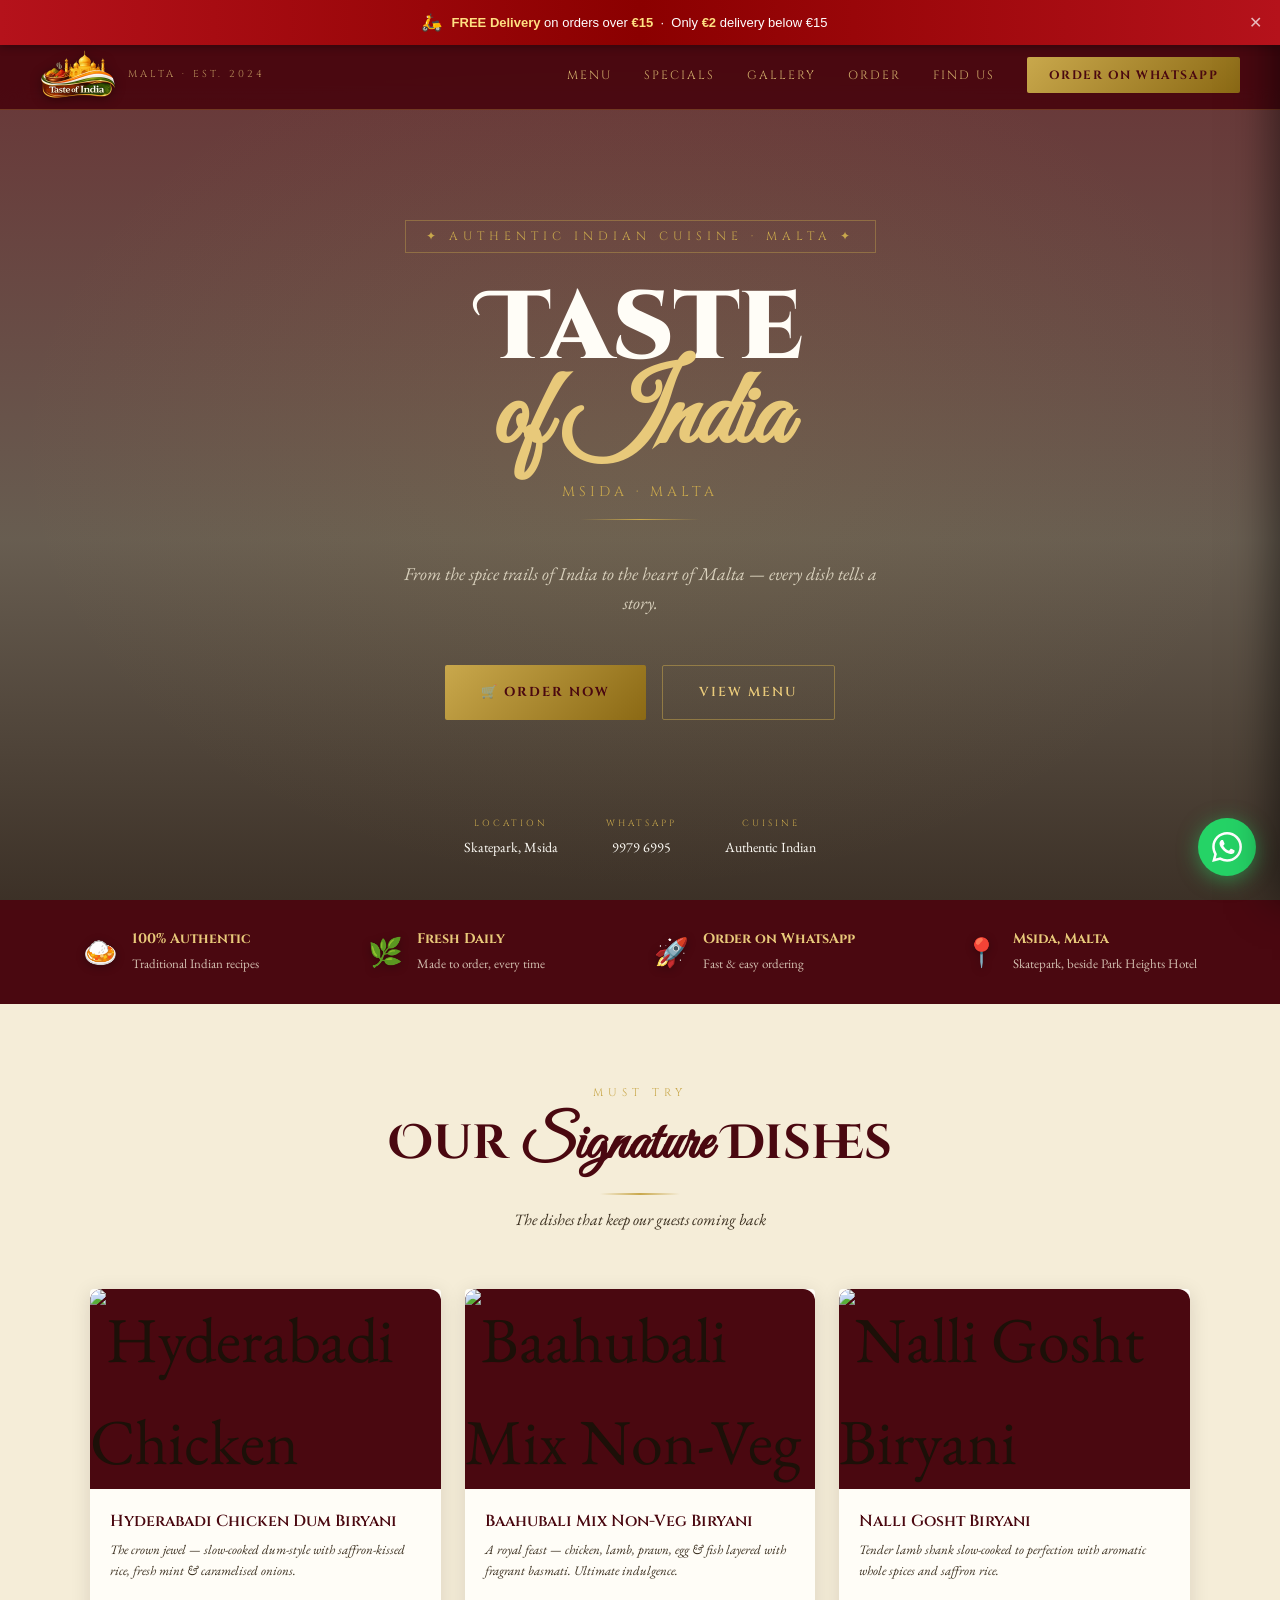
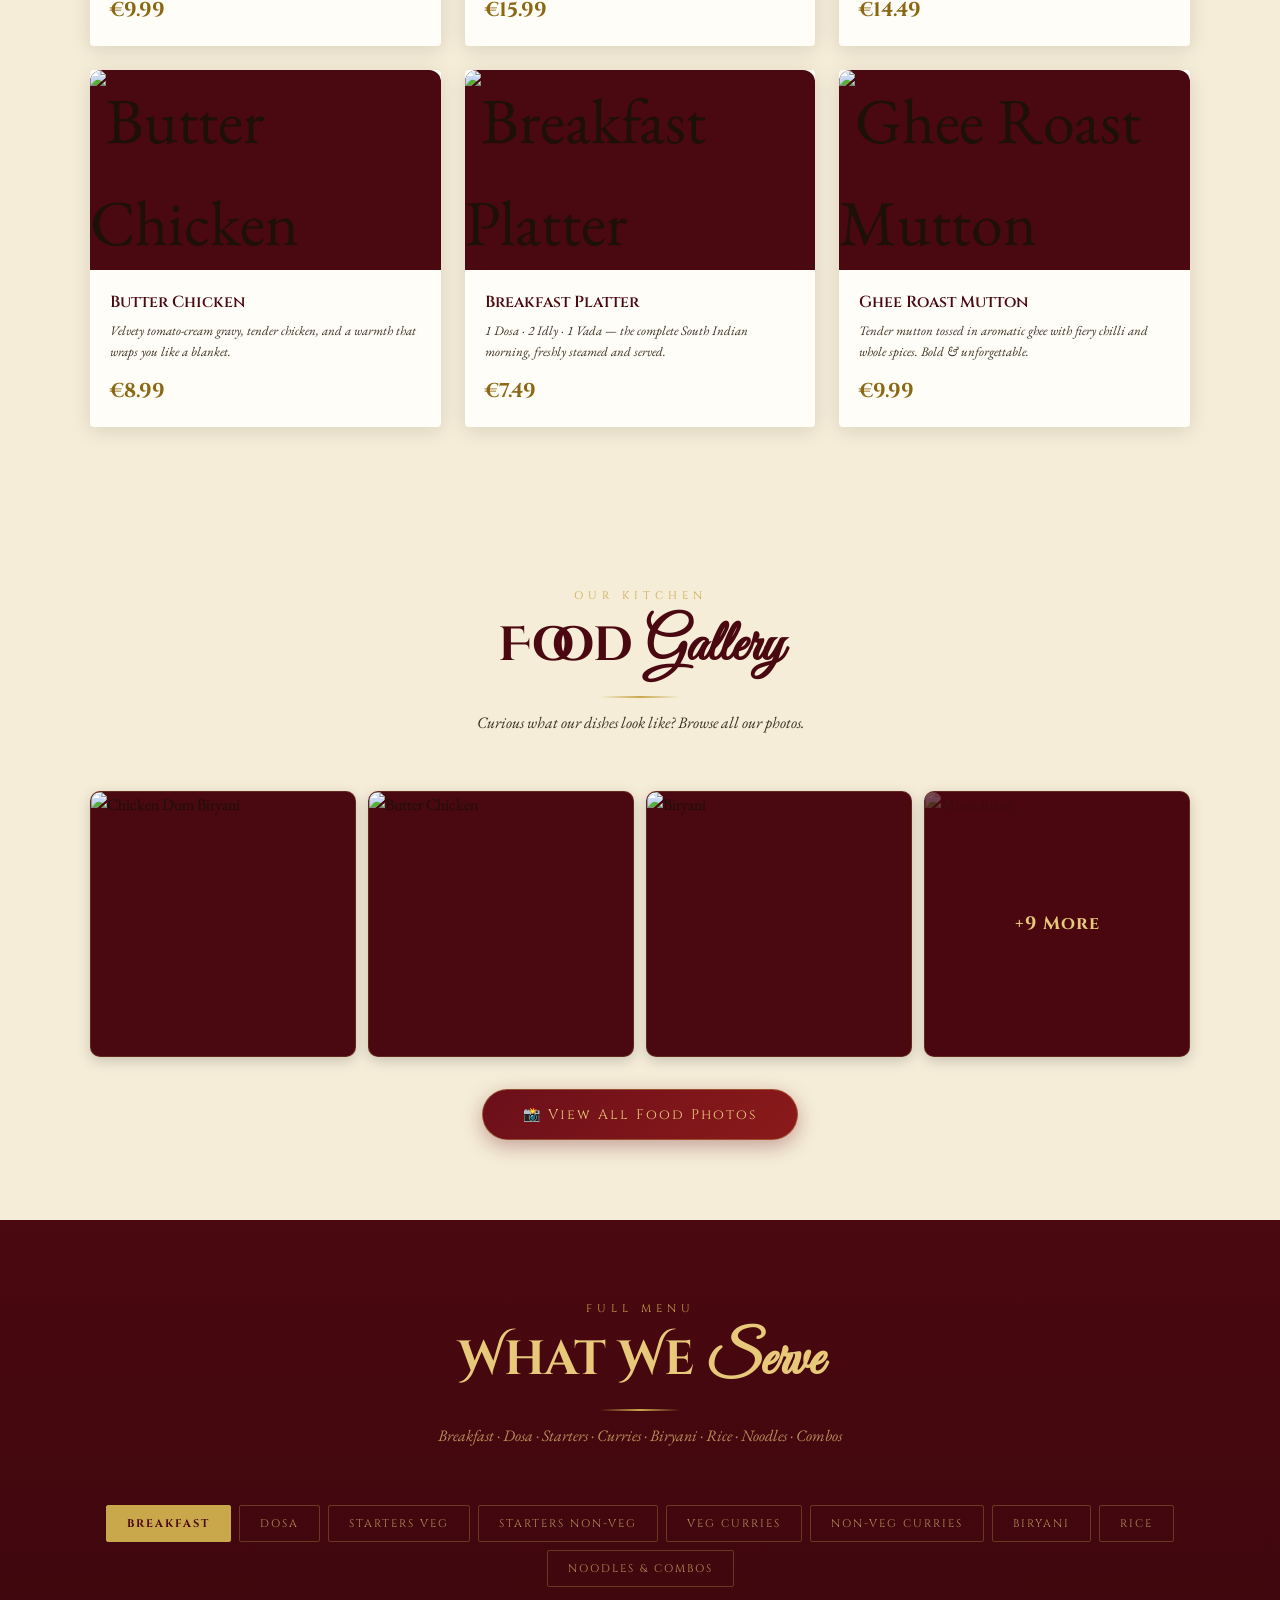
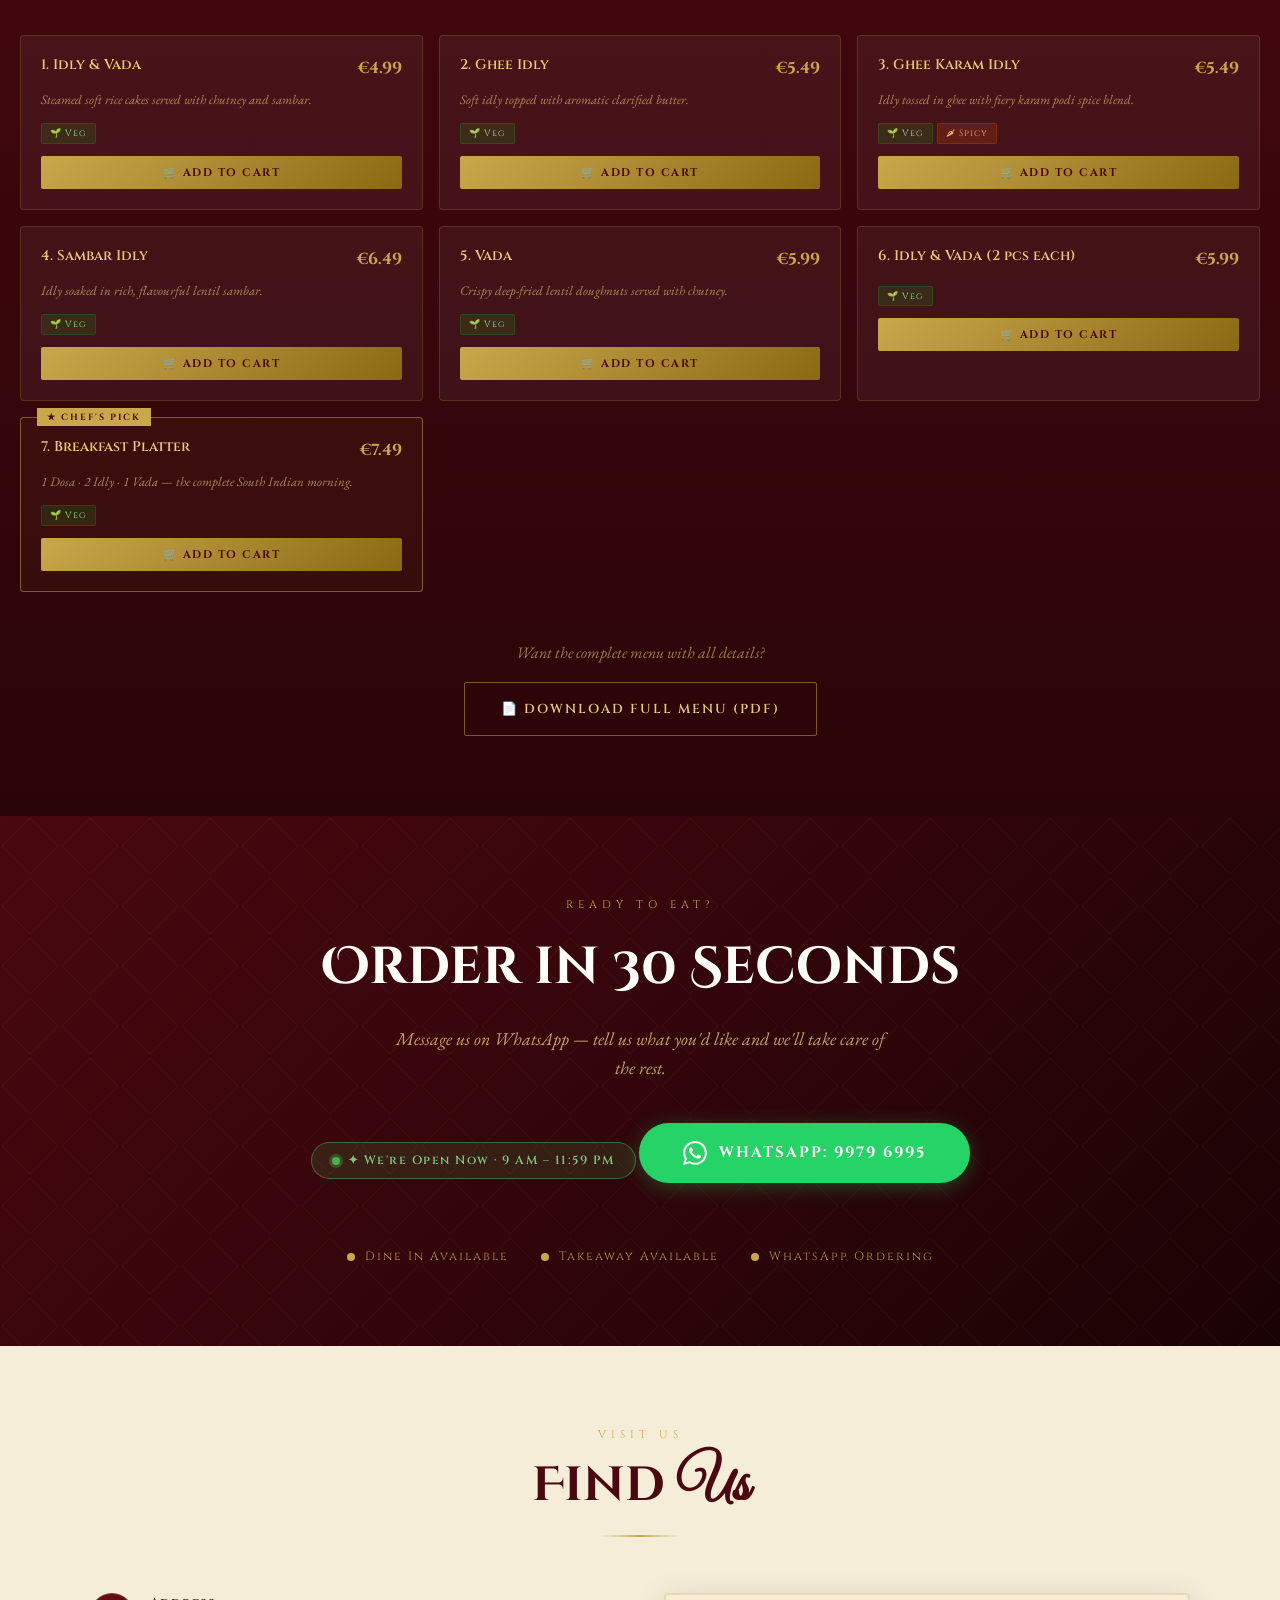
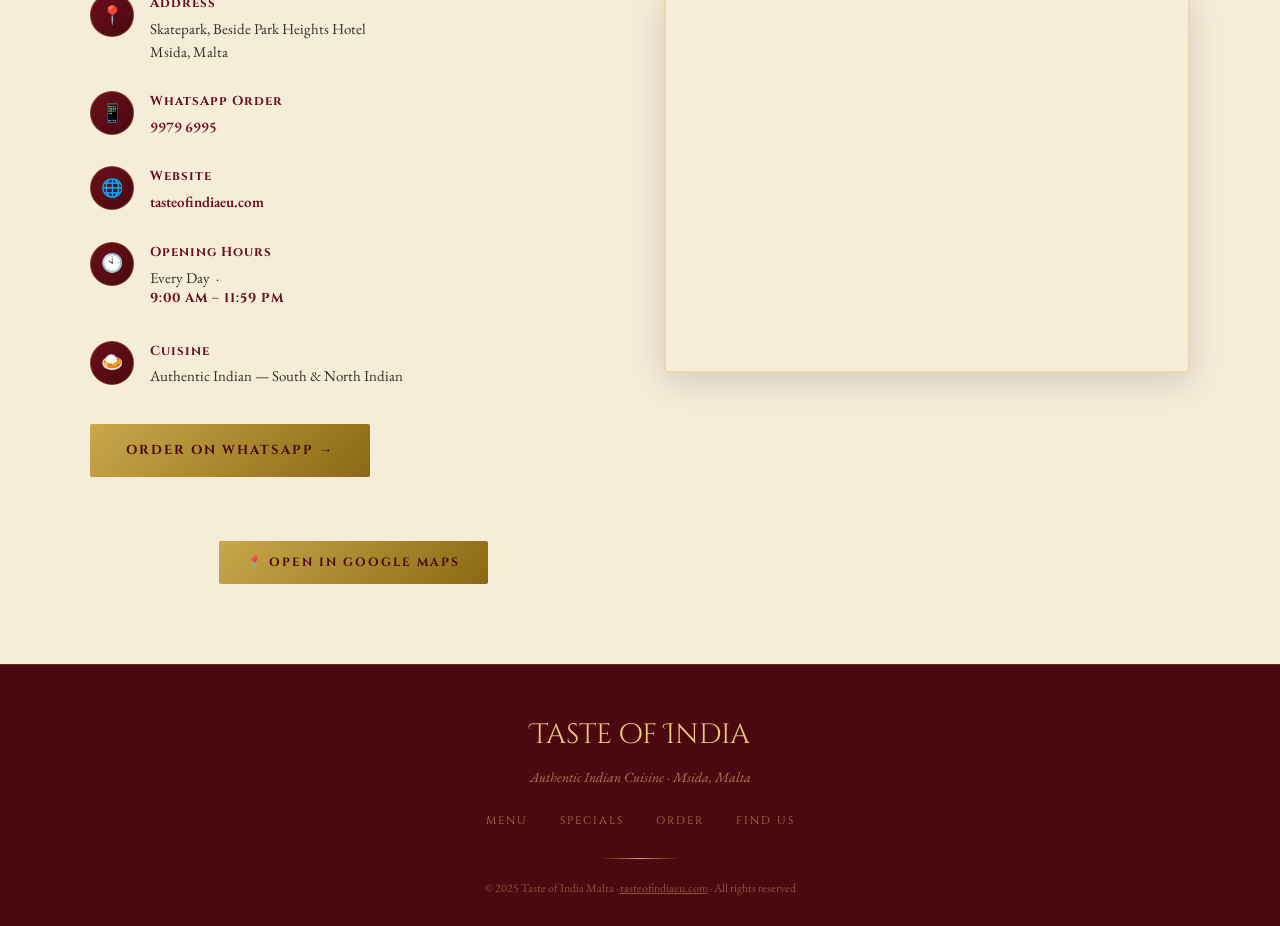
==== Bkpindex.html @ 19d9eb82 "Rename index.html to Bkpindex.html" ====
<!DOCTYPE html>
<html lang="en">
<head>
  <meta charset="UTF-8">
  <meta name="viewport" content="width=device-width, initial-scale=1.0">
  <title>Taste of India — Authentic Indian Restaurant in Malta</title>
  <meta name="description" content="Taste of India — Authentic Indian cuisine in Msida, Malta. Order online via WhatsApp. Biryani, Dosa, Curries, and more.">
  <meta name="keywords" content="Indian restaurant Malta, Indian food Malta, Biryani Malta, Taste of India Malta, Msida restaurant, order Indian food Malta">
  <meta property="og:title" content="Taste of India — Malta">
  <meta property="og:description" content="Authentic Indian cuisine in the heart of Malta. Order now on WhatsApp!">
  <meta property="og:url" content="https://tasteofindiaeu.com">
  <link rel="canonical" href="https://tasteofindiaeu.com">
  <link rel="stylesheet" href="css/style.css">
  <link rel="icon" type="image/png" href="logo.png">
  <style>
    /* ── Offer Banner ── */
    .offer-banner {
      position: fixed;
      top: 0; left: 0; right: 0;
      z-index: 9999;
      background: linear-gradient(90deg, #b5121b 0%, #8b0000 50%, #b5121b 100%);
      color: #fff;
      display: flex;
      align-items: center;
      justify-content: center;
      gap: 10px;
      padding: 9px 48px 9px 16px;
      font-size: 13px;
      font-family: 'Segoe UI', sans-serif;
      text-align: center;
      box-shadow: 0 2px 8px rgba(0,0,0,0.3);
      transition: transform 0.3s ease;
    }
    .offer-banner.hidden { transform: translateY(-100%); }
    .offer-banner-icon { font-size: 17px; flex-shrink: 0; }
    .offer-banner-text { line-height: 1.4; }
    .offer-banner-text strong { color: #ffe082; }
    .offer-banner-close {
      position: absolute; right: 12px; top: 50%; transform: translateY(-50%);
      background: none; border: none; color: rgba(255,255,255,0.7);
      font-size: 16px; cursor: pointer; padding: 4px 6px; line-height: 1;
    }
    .offer-banner-close:hover { color: #fff; }
    body.banner-visible .navbar { top: 38px; }
    body.banner-visible .mobile-nav { top: calc(38px + 64px); }

    /* ── Location Modal ── */
    .loc-modal-overlay {
      display: none;
      position: fixed; inset: 0;
      background: rgba(0,0,0,0.75);
      z-index: 99999;
      align-items: center;
      justify-content: center;
    }
    .loc-modal-overlay.open { display: flex; }
    .loc-modal {
      background: #1a0a00;
      border: 1px solid rgba(232,201,122,0.3);
      border-radius: 16px;
      padding: 32px 28px 28px;
      max-width: 360px;
      width: 90%;
      text-align: center;
      box-shadow: 0 20px 60px rgba(0,0,0,0.6);
    }
    .loc-modal-icon { font-size: 48px; margin-bottom: 12px; }
    .loc-modal h3 {
      font-family: 'Cinzel', serif;
      color: #e8c97a;
      font-size: 18px;
      margin: 0 0 10px;
      letter-spacing: 1px;
    }
    .loc-modal p {
      color: rgba(232,201,122,0.7);
      font-size: 13.5px;
      line-height: 1.6;
      margin: 0 0 22px;
    }
    .loc-modal-btns { display: flex; flex-direction: column; gap: 10px; }
    .loc-btn-share {
      background: linear-gradient(135deg, #b5121b, #8b0000);
      color: #fff;
      border: none;
      border-radius: 8px;
      padding: 13px;
      font-size: 14px;
      font-weight: 700;
      cursor: pointer;
      display: flex; align-items: center; justify-content: center; gap: 8px;
    }
    .loc-btn-share:hover { opacity: 0.9; }
    .loc-btn-manual {
      background: rgba(232,201,122,0.1);
      color: #e8c97a;
      border: 1px solid rgba(232,201,122,0.3);
      border-radius: 8px;
      padding: 11px;
      font-size: 13px;
      cursor: pointer;
    }
    .loc-btn-manual:hover { background: rgba(232,201,122,0.15); }
    .loc-manual-input {
      display: none;
      margin-top: 12px;
    }
    .loc-manual-input textarea {
      width: 100%;
      background: rgba(232,201,122,0.07);
      border: 1px solid rgba(232,201,122,0.25);
      border-radius: 8px;
      color: #e8c97a;
      padding: 10px;
      font-size: 13px;
      resize: none;
      box-sizing: border-box;
    }
    .loc-btn-confirm {
      width: 100%;
      margin-top: 8px;
      background: #b5121b;
      color: #fff;
      border: none;
      border-radius: 8px;
      padding: 11px;
      font-size: 13px;
      font-weight: 700;
      cursor: pointer;
    }
    .loc-skip {
      margin-top: 12px;
      font-size: 12px;
      color: rgba(232,201,122,0.4);
      cursor: pointer;
      text-decoration: underline;
      background: none;
      border: none;
    }
    .loc-skip:hover { color: rgba(232,201,122,0.7); }
  </style>
</head>
<body>

<!-- ══════════════════════════════════════
     OFFER BANNER
══════════════════════════════════════ -->
<div class="offer-banner">
  <span class="offer-banner-icon">🛵</span>
  <span class="offer-banner-text">
    <strong>FREE Delivery</strong> on orders over <strong>€15</strong> &nbsp;·&nbsp; Only <strong>€2</strong> delivery below €15
  </span>
  <button class="offer-banner-close" aria-label="Close">✕</button>
</div>

<!-- ══════════════════════════════════════
     NAVIGATION
══════════════════════════════════════ -->
<nav class="navbar">
  <a href="index.html" class="nav-logo">
    <img src="logo-nav.png" alt="Taste of India Logo" class="nav-logo-img">
    <div class="nav-logo-text">
      <span>Malta · Est. 2024</span>
    </div>
  </a>
  <ul class="nav-links">
    <li><a href="#menu">Menu</a></li>
    <li><a href="#specials">Specials</a></li>
    <li><a href="#gallery">Gallery</a></li>
    <li><a href="#order">Order</a></li>
    <li><a href="#contact">Find Us</a></li>
    <li><a href="#order" class="nav-order-btn" data-wa="Hello! I'd like to order from Taste of India, Malta 🍛">Order on WhatsApp</a></li>
  </ul>
  <button class="hamburger" aria-label="Menu">
    <span></span><span></span><span></span>
  </button>
</nav>

<!-- Mobile Nav -->
<div class="mobile-nav">
  <a href="#menu">Menu</a>
  <a href="#specials">Specials</a>
  <a href="#gallery">Gallery</a>
  <a href="#order">Order</a>
  <a href="#contact">Find Us</a>
  <a href="#order" class="mob-order-btn" data-wa="Hello! I'd like to order from Taste of India, Malta 🍛">Order on WhatsApp</a>
</div>

<!-- ══════════════════════════════════════
     HERO
══════════════════════════════════════ -->
<section id="home">
  <div class="hero">
    <div class="hero-badge">✦ Authentic Indian Cuisine · Malta ✦</div>
    <h1>
      Taste
      <em>of India</em>
    </h1>
    <div class="hero-sub">Msida · Malta</div>
    <div class="hero-divider"></div>
    <p class="hero-tagline">From the spice trails of India to the heart of Malta — every dish tells a story.</p>
    <div class="hero-ctas">
      <a href="#order" class="btn-primary" data-wa="Hello! I'd like to place an order 🍛">
        🛒 Order Now
      </a>
      <a href="#menu" class="btn-secondary">View Menu</a>
    </div>
    <div class="hero-info">
      <div class="hero-info-item">
        <span class="label">Location</span>
        <span class="value">Skatepark, Msida</span>
      </div>
      <div class="hero-info-item">
        <span class="label">WhatsApp</span>
        <span class="value">9979 6995</span>
      </div>
      <div class="hero-info-item">
        <span class="label">Cuisine</span>
        <span class="value">Authentic Indian</span>
      </div>
    </div>
  </div>
</section>

<!-- ══════════════════════════════════════
     ABOUT STRIP
══════════════════════════════════════ -->
<div class="about-strip">
  <div class="about-strip-item">
    <div class="icon">🍛</div>
    <div>
      <strong>100% Authentic</strong>
      <span>Traditional Indian recipes</span>
    </div>
  </div>
  <div class="about-strip-item">
    <div class="icon">🌿</div>
    <div>
      <strong>Fresh Daily</strong>
      <span>Made to order, every time</span>
    </div>
  </div>
  <div class="about-strip-item">
    <div class="icon">🚀</div>
    <div>
      <strong>Order on WhatsApp</strong>
      <span>Fast &amp; easy ordering</span>
    </div>
  </div>
  <div class="about-strip-item">
    <div class="icon">📍</div>
    <div>
      <strong>Msida, Malta</strong>
      <span>Skatepark, beside Park Heights Hotel</span>
    </div>
  </div>
</div>

<!-- ══════════════════════════════════════
     SPECIALS
══════════════════════════════════════ -->
<section id="specials" class="section section-cream">
  <div class="container">
    <div class="section-header reveal">
      <span class="section-eyebrow">Must Try</span>
      <h2 class="section-title">Our <em>Signature</em> Dishes</h2>
      <div class="section-line"></div>
      <p class="section-subtitle">The dishes that keep our guests coming back</p>
    </div>
    <div class="specials-grid">

      <div class="special-card reveal">
        <div class="special-card-img">
          <img src="https://raw.githubusercontent.com/mohdsmrkhan99-hub/Tasteofindiaeu/main/Images/chicken-dum-biryani.jpg" alt="Hyderabadi Chicken Dum Biryani" loading="lazy">
        </div>
        <div class="special-card-body">
          <div class="special-card-name">Hyderabadi Chicken Dum Biryani</div>
          <div class="special-card-desc">The crown jewel — slow-cooked dum-style with saffron-kissed rice, fresh mint & caramelised onions.</div>
          <div class="special-card-price">€9.99</div>
        </div>
      </div>

      <div class="special-card reveal">
        <div class="special-card-img">
          <img src="https://raw.githubusercontent.com/mohdsmrkhan99-hub/Tasteofindiaeu/main/Images/biryani-flyover.jpg" alt="Baahubali Mix Non-Veg Biryani" loading="lazy">
        </div>
        <div class="special-card-body">
          <div class="special-card-name">Baahubali Mix Non-Veg Biryani</div>
          <div class="special-card-desc">A royal feast — chicken, lamb, prawn, egg &amp; fish layered with fragrant basmati. Ultimate indulgence.</div>
          <div class="special-card-price">€15.99</div>
        </div>
      </div>

      <div class="special-card reveal">
        <div class="special-card-img">
          <img src="https://raw.githubusercontent.com/mohdsmrkhan99-hub/Tasteofindiaeu/main/Images/lamb-rice-bowl.jpg" alt="Nalli Gosht Biryani" loading="lazy">
        </div>
        <div class="special-card-body">
          <div class="special-card-name">Nalli Gosht Biryani</div>
          <div class="special-card-desc">Tender lamb shank slow-cooked to perfection with aromatic whole spices and saffron rice.</div>
          <div class="special-card-price">€14.49</div>
        </div>
      </div>

      <div class="special-card reveal">
        <div class="special-card-img">
          <img src="https://raw.githubusercontent.com/mohdsmrkhan99-hub/Tasteofindiaeu/main/Images/butter-chicken.jpg" alt="Butter Chicken" loading="lazy">
        </div>
        <div class="special-card-body">
          <div class="special-card-name">Butter Chicken</div>
          <div class="special-card-desc">Velvety tomato-cream gravy, tender chicken, and a warmth that wraps you like a blanket.</div>
          <div class="special-card-price">€8.99</div>
        </div>
      </div>

      <div class="special-card reveal">
        <div class="special-card-img">
          <img src="https://raw.githubusercontent.com/mohdsmrkhan99-hub/Tasteofindiaeu/main/Images/idly-sambar.jpg" alt="Breakfast Platter" loading="lazy">
        </div>
        <div class="special-card-body">
          <div class="special-card-name">Breakfast Platter</div>
          <div class="special-card-desc">1 Dosa · 2 Idly · 1 Vada — the complete South Indian morning, freshly steamed and served.</div>
          <div class="special-card-price">€7.49</div>
        </div>
      </div>

      <div class="special-card reveal">
        <div class="special-card-img">
          <img src="https://raw.githubusercontent.com/mohdsmrkhan99-hub/Tasteofindiaeu/main/Images/beef-hyderabadi.jpg" alt="Ghee Roast Mutton" loading="lazy">
        </div>
        <div class="special-card-body">
          <div class="special-card-name">Ghee Roast Mutton</div>
          <div class="special-card-desc">Tender mutton tossed in aromatic ghee with fiery chilli and whole spices. Bold &amp; unforgettable.</div>
          <div class="special-card-price">€9.99</div>
        </div>
      </div>

    </div>
  </div>
</section>

<!-- ══════════════════════════════════════
     GALLERY TEASER (always visible)
══════════════════════════════════════ -->
<section id="gallery" class="section section-cream">
  <div class="container">
    <div class="section-header reveal">
      <span class="section-eyebrow">Our Kitchen</span>
      <h2 class="section-title">Food <em>Gallery</em></h2>
      <div class="section-line"></div>
      <p class="section-subtitle">Curious what our dishes look like? Browse all our photos.</p>
    </div>

    <!-- 4 preview thumbnails -->
    <div class="gallery-preview reveal">
      <div class="gallery-thumb">
        <img src="https://raw.githubusercontent.com/mohdsmrkhan99-hub/Tasteofindiaeu/main/Images/chicken-dum-biryani.jpg" alt="Chicken Dum Biryani" loading="lazy">
      </div>
      <div class="gallery-thumb">
        <img src="https://raw.githubusercontent.com/mohdsmrkhan99-hub/Tasteofindiaeu/main/Images/butter-chicken.jpg" alt="Butter Chicken" loading="lazy">
      </div>
      <div class="gallery-thumb">
        <img src="https://raw.githubusercontent.com/mohdsmrkhan99-hub/Tasteofindiaeu/main/Images/biryani-flyover.jpg" alt="Biryani" loading="lazy">
      </div>
      <div class="gallery-thumb gallery-thumb-more">
        <img src="https://raw.githubusercontent.com/mohdsmrkhan99-hub/Tasteofindiaeu/main/Images/lamb-rice-bowl.jpg" alt="More dishes" loading="lazy">
        <div class="gallery-thumb-overlay">+9 More</div>
      </div>
    </div>

    <div style="text-align:center;margin-top:32px;">
      <button class="btn-gallery-open reveal" id="openGalleryBtn">
        📸 View All Food Photos
      </button>
    </div>
  </div>
</section>

<!-- ══════════════════════════════════════
     FULL GALLERY MODAL
══════════════════════════════════════ -->
<div class="gallery-modal-overlay" id="galleryModal">
  <div class="gallery-modal">
    <div class="gallery-modal-header">
      <span class="gallery-modal-title">🍛 Our Food Gallery</span>
      <button class="gallery-modal-close" id="closeGalleryBtn" aria-label="Close">✕</button>
    </div>
    <div class="gallery-modal-grid">
      <div class="gallery-item" data-src="https://raw.githubusercontent.com/mohdsmrkhan99-hub/Tasteofindiaeu/main/Images/chicken-dum-biryani.jpg" data-caption="Chicken Dum Biryani">
        <img src="https://raw.githubusercontent.com/mohdsmrkhan99-hub/Tasteofindiaeu/main/Images/chicken-dum-biryani.jpg" alt="Chicken Dum Biryani" loading="lazy">
        <div class="gallery-overlay"><span>View</span></div>
      </div>
      <div class="gallery-item" data-src="https://raw.githubusercontent.com/mohdsmrkhan99-hub/Tasteofindiaeu/main/Images/biryani-flyover.jpg" data-caption="Biryani Flyover Rice">
        <img src="https://raw.githubusercontent.com/mohdsmrkhan99-hub/Tasteofindiaeu/main/Images/biryani-flyover.jpg" alt="Biryani" loading="lazy">
        <div class="gallery-overlay"><span>View</span></div>
      </div>
      <div class="gallery-item" data-src="https://raw.githubusercontent.com/mohdsmrkhan99-hub/Tasteofindiaeu/main/Images/butter-chicken.jpg" data-caption="Butter Chicken">
        <img src="https://raw.githubusercontent.com/mohdsmrkhan99-hub/Tasteofindiaeu/main/Images/butter-chicken.jpg" alt="Butter Chicken" loading="lazy">
        <div class="gallery-overlay"><span>View</span></div>
      </div>
      <div class="gallery-item" data-src="https://raw.githubusercontent.com/mohdsmrkhan99-hub/Tasteofindiaeu/main/Images/beef-hyderabadi.jpg" data-caption="Beef Hyderabadi">
        <img src="https://raw.githubusercontent.com/mohdsmrkhan99-hub/Tasteofindiaeu/main/Images/beef-hyderabadi.jpg" alt="Beef Hyderabadi" loading="lazy">
        <div class="gallery-overlay"><span>View</span></div>
      </div>
      <div class="gallery-item" data-src="https://raw.githubusercontent.com/mohdsmrkhan99-hub/Tasteofindiaeu/main/Images/chicken-fried-rice.jpg" data-caption="Chicken Fried Rice">
        <img src="https://raw.githubusercontent.com/mohdsmrkhan99-hub/Tasteofindiaeu/main/Images/chicken-fried-rice.jpg" alt="Chicken Fried Rice" loading="lazy">
        <div class="gallery-overlay"><span>View</span></div>
      </div>
      <div class="gallery-item" data-src="https://raw.githubusercontent.com/mohdsmrkhan99-hub/Tasteofindiaeu/main/Images/chicken-tikka-rice.jpg" data-caption="Chicken Tikka Rice">
        <img src="https://raw.githubusercontent.com/mohdsmrkhan99-hub/Tasteofindiaeu/main/Images/chicken-tikka-rice.jpg" alt="Chicken Tikka Rice" loading="lazy">
        <div class="gallery-overlay"><span>View</span></div>
      </div>
      <div class="gallery-item" data-src="https://raw.githubusercontent.com/mohdsmrkhan99-hub/Tasteofindiaeu/main/Images/egg-fried-rice.jpg" data-caption="Egg Fried Rice">
        <img src="https://raw.githubusercontent.com/mohdsmrkhan99-hub/Tasteofindiaeu/main/Images/egg-fried-rice.jpg" alt="Egg Fried Rice" loading="lazy">
        <div class="gallery-overlay"><span>View</span></div>
      </div>
      <div class="gallery-item" data-src="https://raw.githubusercontent.com/mohdsmrkhan99-hub/Tasteofindiaeu/main/Images/idly-sambar.jpg" data-caption="Idly Sambar">
        <img src="https://raw.githubusercontent.com/mohdsmrkhan99-hub/Tasteofindiaeu/main/Images/idly-sambar.jpg" alt="Idly Sambar" loading="lazy">
        <div class="gallery-overlay"><span>View</span></div>
      </div>
      <div class="gallery-item" data-src="https://raw.githubusercontent.com/mohdsmrkhan99-hub/Tasteofindiaeu/main/Images/idly.jpg" data-caption="Idly">
        <img src="https://raw.githubusercontent.com/mohdsmrkhan99-hub/Tasteofindiaeu/main/Images/idly.jpg" alt="Idly" loading="lazy">
        <div class="gallery-overlay"><span>View</span></div>
      </div>
      <div class="gallery-item" data-src="https://raw.githubusercontent.com/mohdsmrkhan99-hub/Tasteofindiaeu/main/Images/lamb-rice-bowl.jpg" data-caption="Lamb Rice Bowl">
        <img src="https://raw.githubusercontent.com/mohdsmrkhan99-hub/Tasteofindiaeu/main/Images/lamb-rice-bowl.jpg" alt="Lamb Rice Bowl" loading="lazy">
        <div class="gallery-overlay"><span>View</span></div>
      </div>
      <div class="gallery-item" data-src="https://raw.githubusercontent.com/mohdsmrkhan99-hub/Tasteofindiaeu/main/Images/palak-paneer.jpg" data-caption="Palak Paneer">
        <img src="https://raw.githubusercontent.com/mohdsmrkhan99-hub/Tasteofindiaeu/main/Images/palak-paneer.jpg" alt="Palak Paneer" loading="lazy">
        <div class="gallery-overlay"><span>View</span></div>
      </div>
      <div class="gallery-item" data-src="https://raw.githubusercontent.com/mohdsmrkhan99-hub/Tasteofindiaeu/main/Images/tomato-rice.jpg" data-caption="Tomato Rice">
        <img src="https://raw.githubusercontent.com/mohdsmrkhan99-hub/Tasteofindiaeu/main/Images/tomato-rice.jpg" alt="Tomato Rice" loading="lazy">
        <div class="gallery-overlay"><span>View</span></div>
      </div>
      <div class="gallery-item" data-src="https://raw.githubusercontent.com/mohdsmrkhan99-hub/Tasteofindiaeu/main/Images/veg-fried-rice.jpg" data-caption="Veg Fried Rice">
        <img src="https://raw.githubusercontent.com/mohdsmrkhan99-hub/Tasteofindiaeu/main/Images/veg-fried-rice.jpg" alt="Veg Fried Rice" loading="lazy">
        <div class="gallery-overlay"><span>View</span></div>
      </div>
    </div>
  </div>
</div>

<!-- Lightbox (full image view inside gallery) -->
<div class="gallery-lightbox" id="galleryLightbox">
  <button class="lightbox-close" id="lightboxClose" aria-label="Close">✕</button>
  <button class="lightbox-prev" id="lightboxPrev" aria-label="Previous">&#8249;</button>
  <button class="lightbox-next" id="lightboxNext" aria-label="Next">&#8250;</button>
  <div class="lightbox-content">
    <img src="" alt="" id="lightboxImg">
    <div class="lightbox-caption" id="lightboxCaption"></div>
  </div>
</div>

<!-- ══════════════════════════════════════
     MENU
══════════════════════════════════════ -->
<section id="menu" class="section section-dark">
  <div class="container-wide">
    <div class="section-header reveal">
      <span class="section-eyebrow">Full Menu</span>
      <h2 class="section-title">What We <em>Serve</em></h2>
      <div class="section-line"></div>
      <p class="section-subtitle">Breakfast · Dosa · Starters · Curries · Biryani · Rice · Noodles · Combos</p>
    </div>

    <!-- Tabs -->
    <div class="menu-tabs reveal">
      <button class="menu-tab active" data-tab="tab-breakfast">Breakfast</button>
      <button class="menu-tab" data-tab="tab-dosa">Dosa</button>
      <button class="menu-tab" data-tab="tab-starters-veg">Starters Veg</button>
      <button class="menu-tab" data-tab="tab-starters-nonveg">Starters Non-Veg</button>
      <button class="menu-tab" data-tab="tab-curries-veg">Veg Curries</button>
      <button class="menu-tab" data-tab="tab-curries-nonveg">Non-Veg Curries</button>
      <button class="menu-tab" data-tab="tab-biryani">Biryani</button>
      <button class="menu-tab" data-tab="tab-rice">Rice</button>
      <button class="menu-tab" data-tab="tab-noodles">Noodles &amp; Combos</button>
    </div>

    <!-- ■ BREAKFAST -->
    <div id="tab-breakfast" class="menu-category active">
      <div class="menu-grid">
        <div class="menu-card">
          <div class="menu-card-header">
            <span class="menu-card-name">1. Idly &amp; Vada</span>
            <span class="menu-card-price">€4.99</span>
          </div>
          <div class="menu-card-desc">Steamed soft rice cakes served with chutney and sambar.</div>
          <span class="menu-card-tag tag-veg">🌱 Veg</span>
        </div>
        <div class="menu-card">
          <div class="menu-card-header">
            <span class="menu-card-name">2. Ghee Idly</span>
            <span class="menu-card-price">€5.49</span>
          </div>
          <div class="menu-card-desc">Soft idly topped with aromatic clarified butter.</div>
          <span class="menu-card-tag tag-veg">🌱 Veg</span>
        </div>
        <div class="menu-card">
          <div class="menu-card-header">
            <span class="menu-card-name">3. Ghee Karam Idly</span>
            <span class="menu-card-price">€5.49</span>
          </div>
          <div class="menu-card-desc">Idly tossed in ghee with fiery karam podi spice blend.</div>
          <span class="menu-card-tag tag-veg">🌱 Veg</span><span class="menu-card-tag tag-spicy">🌶 Spicy</span>
        </div>
        <div class="menu-card">
          <div class="menu-card-header">
            <span class="menu-card-name">4. Sambar Idly</span>
            <span class="menu-card-price">€6.49</span>
          </div>
          <div class="menu-card-desc">Idly soaked in rich, flavourful lentil sambar.</div>
          <span class="menu-card-tag tag-veg">🌱 Veg</span>
        </div>
        <div class="menu-card">
          <div class="menu-card-header">
            <span class="menu-card-name">5. Vada</span>
            <span class="menu-card-price">€5.99</span>
          </div>
          <div class="menu-card-desc">Crispy deep-fried lentil doughnuts served with chutney.</div>
          <span class="menu-card-tag tag-veg">🌱 Veg</span>
        </div>
        <div class="menu-card">
          <div class="menu-card-header">
            <span class="menu-card-name">6. Idly &amp; Vada (2 pcs each)</span>
            <span class="menu-card-price">€5.99</span>
          </div>
          <span class="menu-card-tag tag-veg">🌱 Veg</span>
        </div>
        <div class="menu-card featured">
          <div class="menu-card-header">
            <span class="menu-card-name">7. Breakfast Platter</span>
            <span class="menu-card-price">€7.49</span>
          </div>
          <div class="menu-card-desc">1 Dosa · 2 Idly · 1 Vada — the complete South Indian morning.</div>
          <span class="menu-card-tag tag-veg">🌱 Veg</span>
        </div>
      </div>
    </div>

    <!-- ■ DOSA -->
    <div id="tab-dosa" class="menu-category">
      <div class="menu-grid">
        <div class="menu-card"><div class="menu-card-header"><span class="menu-card-name">1. Plain Dosa</span><span class="menu-card-price">€5.49</span></div><span class="menu-card-tag tag-veg">🌱 Veg</span></div>
        <div class="menu-card"><div class="menu-card-header"><span class="menu-card-name">2. Onion Dosa</span><span class="menu-card-price">€5.99</span></div><span class="menu-card-tag tag-veg">🌱 Veg</span></div>
        <div class="menu-card"><div class="menu-card-header"><span class="menu-card-name">3. Ghee Roast Dosa</span><span class="menu-card-price">€5.99</span></div><span class="menu-card-tag tag-veg">🌱 Veg</span></div>
        <div class="menu-card"><div class="menu-card-header"><span class="menu-card-name">4. Ullikaram Dosa</span><span class="menu-card-price">€5.99</span></div><span class="menu-card-tag tag-veg">🌱 Veg</span><span class="menu-card-tag tag-spicy">🌶 Spicy</span></div>
        <div class="menu-card"><div class="menu-card-header"><span class="menu-card-name">5. Ghee Karam Dosa</span><span class="menu-card-price">€5.99</span></div><span class="menu-card-tag tag-veg">🌱 Veg</span><span class="menu-card-tag tag-spicy">🌶 Spicy</span></div>
        <div class="menu-card featured"><div class="menu-card-header"><span class="menu-card-name">6. Masala Dosa</span><span class="menu-card-price">€6.49</span></div><div class="menu-card-desc">Crispy dosa filled with spiced potato masala.</div><span class="menu-card-tag tag-veg">🌱 Veg</span></div>
        <div class="menu-card"><div class="menu-card-header"><span class="menu-card-name">7. Cheese Dosa</span><span class="menu-card-price">€6.49</span></div><span class="menu-card-tag tag-veg">🌱 Veg</span></div>
        <div class="menu-card"><div class="menu-card-header"><span class="menu-card-name">8. Margarita Dosa</span><span class="menu-card-price">€6.49</span></div><div class="menu-card-desc">Rice batter, tomato sauce and cheese.</div><span class="menu-card-tag tag-veg">🌱 Veg</span></div>
        <div class="menu-card"><div class="menu-card-header"><span class="menu-card-name">9. Paneer Dosa</span><span class="menu-card-price">€6.99</span></div><span class="menu-card-tag tag-veg">🌱 Veg</span></div>
        <div class="menu-card"><div class="menu-card-header"><span class="menu-card-name">10. Egg Dosa</span><span class="menu-card-price">€6.49</span></div><span class="menu-card-tag tag-nonveg">🍖 Non-Veg</span></div>
        <div class="menu-card"><div class="menu-card-header"><span class="menu-card-name">11. Chicken Keema Dosa</span><span class="menu-card-price">€6.99</span></div><div class="menu-card-desc">Dosa filled with spiced minced chicken.</div><span class="menu-card-tag tag-nonveg">🍖 Non-Veg</span></div>
      </div>
    </div>

    <!-- ■ STARTERS VEG -->
    <div id="tab-starters-veg" class="menu-category">
      <div class="menu-grid">
        <div class="menu-card"><div class="menu-card-header"><span class="menu-card-name">1. Crispy Corn</span><span class="menu-card-price">€7.99</span></div><span class="menu-card-tag tag-veg">🌱 Veg</span></div>
        <div class="menu-card"><div class="menu-card-header"><span class="menu-card-name">2. Veg Manchurian</span><span class="menu-card-price">€7.49</span></div><span class="menu-card-tag tag-veg">🌱 Veg</span></div>
        <div class="menu-card"><div class="menu-card-header"><span class="menu-card-name">3. French Fries</span><span class="menu-card-price">€3.99</span></div><span class="menu-card-tag tag-veg">🌱 Veg</span></div>
        <div class="menu-card featured"><div class="menu-card-header"><span class="menu-card-name">4. Chilli Paneer</span><span class="menu-card-price">€8.99</span></div><div class="menu-card-desc">Paneer in bold Indo-Chinese chilli sauce.</div><span class="menu-card-tag tag-veg">🌱 Veg</span><span class="menu-card-tag tag-spicy">🌶 Spicy</span></div>
        <div class="menu-card"><div class="menu-card-header"><span class="menu-card-name">5. Paneer 65</span><span class="menu-card-price">€8.99</span></div><span class="menu-card-tag tag-veg">🌱 Veg</span></div>
        <div class="menu-card"><div class="menu-card-header"><span class="menu-card-name">6. Paneer Pakora</span><span class="menu-card-price">€8.99</span></div><span class="menu-card-tag tag-veg">🌱 Veg</span></div>
        <div class="menu-card"><div class="menu-card-header"><span class="menu-card-name">7. Gobi Manchurian</span><span class="menu-card-price">€7.99</span></div><span class="menu-card-tag tag-veg">🌱 Veg</span></div>
        <div class="menu-card"><div class="menu-card-header"><span class="menu-card-name">8. Gobi 65</span><span class="menu-card-price">€7.99</span></div><span class="menu-card-tag tag-veg">🌱 Veg</span></div>
      </div>
    </div>

    <!-- ■ STARTERS NON-VEG -->
    <div id="tab-starters-nonveg" class="menu-category">
      <div class="menu-grid">
        <div class="menu-card featured"><div class="menu-card-header"><span class="menu-card-name">1. Chicken 65</span><span class="menu-card-price">€7.99</span></div><div class="menu-card-desc">Crispy fried chicken with curry leaves & spices.</div><span class="menu-card-tag tag-nonveg">🍖 Non-Veg</span></div>
        <div class="menu-card"><div class="menu-card-header"><span class="menu-card-name">2. Chicken Manchurian</span><span class="menu-card-price">€8.99</span></div><span class="menu-card-tag tag-nonveg">🍖 Non-Veg</span></div>
        <div class="menu-card"><div class="menu-card-header"><span class="menu-card-name">3. Chilli Chicken</span><span class="menu-card-price">€8.99</span></div><span class="menu-card-tag tag-nonveg">🍖 Non-Veg</span><span class="menu-card-tag tag-spicy">🌶 Spicy</span></div>
        <div class="menu-card"><div class="menu-card-header"><span class="menu-card-name">4. Chicken Wings</span><span class="menu-card-price">€7.99</span></div><span class="menu-card-tag tag-nonveg">🍖 Non-Veg</span></div>
        <div class="menu-card"><div class="menu-card-header"><span class="menu-card-name">5. Chicken Nuggets</span><span class="menu-card-price">€8.99</span></div><span class="menu-card-tag tag-nonveg">🍖 Non-Veg</span></div>
        <div class="menu-card"><div class="menu-card-header"><span class="menu-card-name">6. Chicken Drumsticks</span><span class="menu-card-price">€8.99</span></div><span class="menu-card-tag tag-nonveg">🍖 Non-Veg</span></div>
        <div class="menu-card"><div class="menu-card-header"><span class="menu-card-name">7. Chicken Lollipop</span><span class="menu-card-price">€8.99</span></div><span class="menu-card-tag tag-nonveg">🍖 Non-Veg</span></div>
        <div class="menu-card featured"><div class="menu-card-header"><span class="menu-card-name">8. Ghee Roast Mutton</span><span class="menu-card-price">€9.99</span></div><div class="menu-card-desc">Tender mutton in aromatic ghee with chilli & spices.</div><span class="menu-card-tag tag-nonveg">🍖 Non-Veg</span></div>
        <div class="menu-card"><div class="menu-card-header"><span class="menu-card-name">9. Mutton Vepudu (Garlic Mutton)</span><span class="menu-card-price">€9.99</span></div><span class="menu-card-tag tag-nonveg">🍖 Non-Veg</span></div>
        <div class="menu-card"><div class="menu-card-header"><span class="menu-card-name">10. Loose Prawns</span><span class="menu-card-price">€10.99</span></div><span class="menu-card-tag tag-nonveg">🍖 Non-Veg</span></div>
        <div class="menu-card"><div class="menu-card-header"><span class="menu-card-name">11. Butter Garlic Prawns</span><span class="menu-card-price">€10.99</span></div><span class="menu-card-tag tag-nonveg">🍖 Non-Veg</span></div>
        <div class="menu-card"><div class="menu-card-header"><span class="menu-card-name">12. Devil Prawns</span><span class="menu-card-price">€10.99</span></div><span class="menu-card-tag tag-nonveg">🍖 Non-Veg</span><span class="menu-card-tag tag-spicy">🌶 Spicy</span></div>
        <div class="menu-card"><div class="menu-card-header"><span class="menu-card-name">13. Chilli Prawns</span><span class="menu-card-price">€10.99</span></div><span class="menu-card-tag tag-nonveg">🍖 Non-Veg</span><span class="menu-card-tag tag-spicy">🌶 Spicy</span></div>
      </div>
    </div>

    <!-- ■ VEG CURRIES -->
    <div id="tab-curries-veg" class="menu-category">
      <div class="menu-grid">
        <div class="menu-card"><div class="menu-card-header"><span class="menu-card-name">1. Dal Tadka</span><span class="menu-card-price">€6.99</span></div><div class="menu-card-desc">Lentils tempered with garlic, cumin and butter.</div><span class="menu-card-tag tag-veg">🌱 Veg</span></div>
        <div class="menu-card"><div class="menu-card-header"><span class="menu-card-name">2. Dal Fry</span><span class="menu-card-price">€6.99</span></div><span class="menu-card-tag tag-veg">🌱 Veg</span></div>
        <div class="menu-card"><div class="menu-card-header"><span class="menu-card-name">3. Mix Veg Curry</span><span class="menu-card-price">€7.99</span></div><span class="menu-card-tag tag-veg">🌱 Veg</span></div>
        <div class="menu-card"><div class="menu-card-header"><span class="menu-card-name">4. Veg Kolhapuri</span><span class="menu-card-price">€7.99</span></div><span class="menu-card-tag tag-veg">🌱 Veg</span><span class="menu-card-tag tag-spicy">🌶 Spicy</span></div>
        <div class="menu-card"><div class="menu-card-header"><span class="menu-card-name">5. Veg Kadai</span><span class="menu-card-price">€7.99</span></div><span class="menu-card-tag tag-veg">🌱 Veg</span></div>
        <div class="menu-card featured"><div class="menu-card-header"><span class="menu-card-name">6. Paneer Butter Curry</span><span class="menu-card-price">€8.49</span></div><div class="menu-card-desc">Creamy tomato-butter gravy with soft paneer.</div><span class="menu-card-tag tag-veg">🌱 Veg</span></div>
        <div class="menu-card"><div class="menu-card-header"><span class="menu-card-name">7. Paneer Tikka Masala</span><span class="menu-card-price">€8.49</span></div><span class="menu-card-tag tag-veg">🌱 Veg</span></div>
        <div class="menu-card"><div class="menu-card-header"><span class="menu-card-name">8. Paneer Butter Masala</span><span class="menu-card-price">€8.49</span></div><span class="menu-card-tag tag-veg">🌱 Veg</span></div>
        <div class="menu-card"><div class="menu-card-header"><span class="menu-card-name">9. Kadai Paneer</span><span class="menu-card-price">€8.49</span></div><span class="menu-card-tag tag-veg">🌱 Veg</span></div>
        <div class="menu-card"><div class="menu-card-header"><span class="menu-card-name">10. Paneer Do Pyaza</span><span class="menu-card-price">€8.49</span></div><span class="menu-card-tag tag-veg">🌱 Veg</span></div>
      </div>
    </div>

    <!-- ■ NON-VEG CURRIES -->
    <div id="tab-curries-nonveg" class="menu-category">
      <div class="menu-grid">
        <div class="menu-card"><div class="menu-card-header"><span class="menu-card-name">1. Chicken Kolhapuri</span><span class="menu-card-price">€8.99</span></div><span class="menu-card-tag tag-nonveg">🍖 Non-Veg</span><span class="menu-card-tag tag-spicy">🌶 Spicy</span></div>
        <div class="menu-card"><div class="menu-card-header"><span class="menu-card-name">2. Chicken Tikka Masala</span><span class="menu-card-price">€8.99</span></div><span class="menu-card-tag tag-nonveg">🍖 Non-Veg</span></div>
        <div class="menu-card featured"><div class="menu-card-header"><span class="menu-card-name">3. Butter Chicken</span><span class="menu-card-price">€8.99</span></div><div class="menu-card-desc">Velvety tomato-cream gravy with tender chicken.</div><span class="menu-card-tag tag-nonveg">🍖 Non-Veg</span></div>
        <div class="menu-card"><div class="menu-card-header"><span class="menu-card-name">4. Chicken Korma</span><span class="menu-card-price">€8.99</span></div><span class="menu-card-tag tag-nonveg">🍖 Non-Veg</span></div>
        <div class="menu-card"><div class="menu-card-header"><span class="menu-card-name">5. Hyderabadi Chicken (Bone)</span><span class="menu-card-price">€8.99</span></div><span class="menu-card-tag tag-nonveg">🍖 Non-Veg</span><span class="menu-card-tag tag-spicy">🌶 Spicy</span></div>
        <div class="menu-card"><div class="menu-card-header"><span class="menu-card-name">6. Kadai Chicken</span><span class="menu-card-price">€8.99</span></div><span class="menu-card-tag tag-nonveg">🍖 Non-Veg</span></div>
        <div class="menu-card"><div class="menu-card-header"><span class="menu-card-name">7. Chicken Do Pyaza</span><span class="menu-card-price">€8.99</span></div><span class="menu-card-tag tag-nonveg">🍖 Non-Veg</span></div>
        <div class="menu-card"><div class="menu-card-header"><span class="menu-card-name">8. Kodi Kura — Bone Spicy</span><span class="menu-card-price">€8.99</span></div><span class="menu-card-tag tag-nonveg">🍖 Non-Veg</span><span class="menu-card-tag tag-spicy">🌶 Spicy</span></div>
        <div class="menu-card"><div class="menu-card-header"><span class="menu-card-name">9. Lamb Hyderabadi</span><span class="menu-card-price">€10.49</span></div><span class="menu-card-tag tag-nonveg">🍖 Non-Veg</span></div>
        <div class="menu-card"><div class="menu-card-header"><span class="menu-card-name">10. Lamb Curry (Spicy)</span><span class="menu-card-price">€10.49</span></div><span class="menu-card-tag tag-nonveg">🍖 Non-Veg</span><span class="menu-card-tag tag-spicy">🌶 Spicy</span></div>
        <div class="menu-card"><div class="menu-card-header"><span class="menu-card-name">11. Lamb Korma</span><span class="menu-card-price">€10.49</span></div><span class="menu-card-tag tag-nonveg">🍖 Non-Veg</span></div>
        <div class="menu-card"><div class="menu-card-header"><span class="menu-card-name">12. Lamb Rogan Josh</span><span class="menu-card-price">€10.49</span></div><span class="menu-card-tag tag-nonveg">🍖 Non-Veg</span></div>
        <div class="menu-card"><div class="menu-card-header"><span class="menu-card-name">13. Beef Curry (Spicy)</span><span class="menu-card-price">€10.49</span></div><span class="menu-card-tag tag-nonveg">🍖 Non-Veg</span><span class="menu-card-tag tag-spicy">🌶 Spicy</span></div>
        <div class="menu-card"><div class="menu-card-header"><span class="menu-card-name">14. Beef Korma</span><span class="menu-card-price">€10.49</span></div><span class="menu-card-tag tag-nonveg">🍖 Non-Veg</span></div>
        <div class="menu-card"><div class="menu-card-header"><span class="menu-card-name">15. Beef Rogan Josh</span><span class="menu-card-price">€10.49</span></div><span class="menu-card-tag tag-nonveg">🍖 Non-Veg</span></div>
        <div class="menu-card"><div class="menu-card-header"><span class="menu-card-name">16. Beef Nadas</span><span class="menu-card-price">€10.49</span></div><span class="menu-card-tag tag-nonveg">🍖 Non-Veg</span></div>
        <div class="menu-card"><div class="menu-card-header"><span class="menu-card-name">17. Prawn Masala</span><span class="menu-card-price">€10.99</span></div><span class="menu-card-tag tag-nonveg">🍖 Non-Veg</span></div>
        <div class="menu-card"><div class="menu-card-header"><span class="menu-card-name">18. Prawn Curry</span><span class="menu-card-price">€10.99</span></div><span class="menu-card-tag tag-nonveg">🍖 Non-Veg</span></div>
        <div class="menu-card"><div class="menu-card-header"><span class="menu-card-name">19. Fish Curry (Chepala Pulusu)</span><span class="menu-card-price">€10.99</span></div><div class="menu-card-desc">Tamarind fish curry — a South Indian classic.</div><span class="menu-card-tag tag-nonveg">🍖 Non-Veg</span></div>
        <div class="menu-card"><div class="menu-card-header"><span class="menu-card-name">20. Fish Masala</span><span class="menu-card-price">€10.99</span></div><span class="menu-card-tag tag-nonveg">🍖 Non-Veg</span></div>
      </div>
    </div>

    <!-- ■ BIRYANI -->
    <div id="tab-biryani" class="menu-category">
      <div class="menu-grid">
        <div class="menu-card featured"><div class="menu-card-header"><span class="menu-card-name">1. Hyderabadi Chicken Dum Biryani</span><span class="menu-card-price">€9.99</span></div><div class="menu-card-desc">The crown jewel — slow-cooked dum-style with saffron-kissed rice.</div><span class="menu-card-tag tag-nonveg">🍖 Non-Veg</span></div>
        <div class="menu-card"><div class="menu-card-header"><span class="menu-card-name">2. Chicken Fry Piece Biryani</span><span class="menu-card-price">€9.99</span></div><span class="menu-card-tag tag-nonveg">🍖 Non-Veg</span></div>
        <div class="menu-card"><div class="menu-card-header"><span class="menu-card-name">3. Chicken Boneless Biryani</span><span class="menu-card-price">€9.99</span></div><span class="menu-card-tag tag-nonveg">🍖 Non-Veg</span></div>
        <div class="menu-card"><div class="menu-card-header"><span class="menu-card-name">4. Chicken Fry Piece (Bone)</span><span class="menu-card-price">€9.99</span></div><span class="menu-card-tag tag-nonveg">🍖 Non-Veg</span></div>
        <div class="menu-card"><div class="menu-card-header"><span class="menu-card-name">5. Chicken Drumstick Biryani</span><span class="menu-card-price">€9.99</span></div><span class="menu-card-tag tag-nonveg">🍖 Non-Veg</span></div>
        <div class="menu-card"><div class="menu-card-header"><span class="menu-card-name">6. Lamb Dum Biryani</span><span class="menu-card-price">€11.99</span></div><span class="menu-card-tag tag-nonveg">🍖 Non-Veg</span></div>
        <div class="menu-card"><div class="menu-card-header"><span class="menu-card-name">7. Lamb Fry Piece Biryani</span><span class="menu-card-price">€11.99</span></div><span class="menu-card-tag tag-nonveg">🍖 Non-Veg</span></div>
        <div class="menu-card featured"><div class="menu-card-header"><span class="menu-card-name">8. Nalli Gosht Biryani</span><span class="menu-card-price">€14.49</span></div><div class="menu-card-desc">Tender lamb shank slow-cooked to perfection.</div><span class="menu-card-tag tag-nonveg">🍖 Non-Veg</span></div>
        <div class="menu-card featured"><div class="menu-card-header"><span class="menu-card-name">9. Baahubali Mix Non-Veg Biryani</span><span class="menu-card-price">€15.99</span></div><div class="menu-card-desc">A royal feast — the ultimate mixed non-veg biryani.</div><span class="menu-card-tag tag-nonveg">🍖 Non-Veg</span></div>
        <div class="menu-card"><div class="menu-card-header"><span class="menu-card-name">10. Prawn Biryani</span><span class="menu-card-price">€12.49</span></div><span class="menu-card-tag tag-nonveg">🍖 Non-Veg</span></div>
        <div class="menu-card"><div class="menu-card-header"><span class="menu-card-name">11. Fish Biryani</span><span class="menu-card-price">€11.99</span></div><span class="menu-card-tag tag-nonveg">🍖 Non-Veg</span></div>
        <div class="menu-card"><div class="menu-card-header"><span class="menu-card-name">12. Egg Biryani</span><span class="menu-card-price">€8.99</span></div><span class="menu-card-tag tag-nonveg">🍖 Non-Veg</span></div>
        <div class="menu-card"><div class="menu-card-header"><span class="menu-card-name">13. Veg Biryani</span><span class="menu-card-price">€8.49</span></div><span class="menu-card-tag tag-veg">🌱 Veg</span></div>
        <div class="menu-card"><div class="menu-card-header"><span class="menu-card-name">14. Paneer Biryani</span><span class="menu-card-price">€8.99</span></div><span class="menu-card-tag tag-veg">🌱 Veg</span></div>
      </div>
    </div>

    <!-- ■ RICE -->
    <div id="tab-rice" class="menu-category">
      <div class="menu-grid">
        <div class="menu-card"><div class="menu-card-header"><span class="menu-card-name">1. Steam Rice</span><span class="menu-card-price">€3.99</span></div><span class="menu-card-tag tag-veg">🌱 Veg</span></div>
        <div class="menu-card"><div class="menu-card-header"><span class="menu-card-name">2. Egg Fried Rice</span><span class="menu-card-price">€6.99</span></div><span class="menu-card-tag tag-nonveg">🍖 Non-Veg</span></div>
        <div class="menu-card"><div class="menu-card-header"><span class="menu-card-name">3. Lemon Rice</span><span class="menu-card-price">€6.49</span></div><span class="menu-card-tag tag-veg">🌱 Veg</span></div>
        <div class="menu-card"><div class="menu-card-header"><span class="menu-card-name">4. Jeera Rice</span><span class="menu-card-price">€5.99</span></div><span class="menu-card-tag tag-veg">🌱 Veg</span></div>
        <div class="menu-card"><div class="menu-card-header"><span class="menu-card-name">5. Tomato Rice</span><span class="menu-card-price">€6.49</span></div><span class="menu-card-tag tag-veg">🌱 Veg</span></div>
        <div class="menu-card"><div class="menu-card-header"><span class="menu-card-name">6. Curd Rice</span><span class="menu-card-price">€5.99</span></div><span class="menu-card-tag tag-veg">🌱 Veg</span></div>
        <div class="menu-card"><div class="menu-card-header"><span class="menu-card-name">7. Veg Fried Rice</span><span class="menu-card-price">€7.99</span></div><span class="menu-card-tag tag-veg">🌱 Veg</span></div>
        <div class="menu-card"><div class="menu-card-header"><span class="menu-card-name">8. Manchurian Fried Rice</span><span class="menu-card-price">€8.49</span></div><span class="menu-card-tag tag-veg">🌱 Veg</span></div>
        <div class="menu-card"><div class="menu-card-header"><span class="menu-card-name">9. Chicken Fried Rice</span><span class="menu-card-price">€8.99</span></div><span class="menu-card-tag tag-nonveg">🍖 Non-Veg</span></div>
        <div class="menu-card"><div class="menu-card-header"><span class="menu-card-name">10. Prawn Fried Rice</span><span class="menu-card-price">€9.99</span></div><span class="menu-card-tag tag-nonveg">🍖 Non-Veg</span></div>
        <div class="menu-card featured"><div class="menu-card-header"><span class="menu-card-name">11. Mix Non-Veg Fried Rice</span><span class="menu-card-price">€11.99</span></div><div class="menu-card-desc">Egg, chicken, lamb &amp; prawn all in one bowl.</div><span class="menu-card-tag tag-nonveg">🍖 Non-Veg</span></div>
        <div class="menu-card"><div class="menu-card-header"><span class="menu-card-name">12. Sambar Rice</span><span class="menu-card-price">€6.99</span></div><span class="menu-card-tag tag-veg">🌱 Veg</span></div>
      </div>
    </div>

    <!-- ■ NOODLES & COMBOS -->
    <div id="tab-noodles" class="menu-category">
      <div style="margin-bottom: 32px;">
        <h3 style="font-family:'Cinzel',serif;color:var(--gold);font-size:14px;letter-spacing:3px;text-align:center;margin-bottom:20px;">— NOODLES —</h3>
        <div class="menu-grid">
          <div class="menu-card"><div class="menu-card-header"><span class="menu-card-name">1. Veg Noodles</span><span class="menu-card-price">€7.99</span></div><span class="menu-card-tag tag-veg">🌱 Veg</span></div>
          <div class="menu-card"><div class="menu-card-header"><span class="menu-card-name">2. Egg Noodles</span><span class="menu-card-price">€7.99</span></div><span class="menu-card-tag tag-nonveg">🍖 Non-Veg</span></div>
          <div class="menu-card"><div class="menu-card-header"><span class="menu-card-name">3. Chicken Noodles</span><span class="menu-card-price">€8.99</span></div><span class="menu-card-tag tag-nonveg">🍖 Non-Veg</span></div>
        </div>
      </div>
      <div>
        <h3 style="font-family:'Cinzel',serif;color:var(--gold);font-size:14px;letter-spacing:3px;text-align:center;margin-bottom:8px;">— COMBO MEALS —</h3>
        <p style="text-align:center;color:rgba(232,201,122,0.65);font-style:italic;font-size:13px;margin-bottom:20px;">Any Curry + Paratha/Roti + Rice + Soft Drink</p>
        <div class="menu-grid" style="max-width:700px;margin:0 auto;">
          <div class="menu-card featured">
            <div class="menu-card-header"><span class="menu-card-name">Non-Veg Combo Meal</span><span class="menu-card-price">€14.99</span></div>
            <div class="menu-card-desc">Your choice of non-vegetarian curry with Roti, Rice &amp; Soft Drink.</div>
            <span class="menu-card-tag tag-nonveg">🍖 Non-Veg</span>
          </div>
          <div class="menu-card featured">
            <div class="menu-card-header"><span class="menu-card-name">Veg Combo Meal</span><span class="menu-card-price">€13.99</span></div>
            <div class="menu-card-desc">Your choice of vegetarian curry with Roti, Rice &amp; Soft Drink.</div>
            <span class="menu-card-tag tag-veg">🌱 Veg</span>
          </div>
        </div>
      </div>
    </div>

    <!-- Download Full Menu PDF -->
    <div class="menu-pdf-link reveal" style="margin-top:48px;">
      <p style="color:rgba(232,201,122,0.6);font-style:italic;margin-bottom:16px;">Want the complete menu with all details?</p>
      <a href="menu.pdf" class="btn-secondary" download>📄 Download Full Menu (PDF)</a>
    </div>

  </div>
</section>

<!-- ══════════════════════════════════════
     ORDER SECTION
══════════════════════════════════════ -->
<section id="order" class="order-section">
  <div class="order-section-inner">
    <div class="section-eyebrow" style="color:var(--gold);display:block;text-align:center;margin-bottom:12px;">Ready to eat?</div>
    <h2 class="order-title">Order in 30 Seconds</h2>
    <p class="order-subtitle">Message us on WhatsApp — tell us what you'd like and we'll take care of the rest.</p>

    <!-- Live open/closed status badge -->
    <div id="hours-status-badge" class="hours-status-badge"></div>

    <!-- Closed message (shown when restaurant is closed) -->
    <div id="closed-notice" class="closed-notice" style="display:none;">
      <div class="closed-notice-icon">🕙</div>
      <div class="closed-notice-text">
        <strong>We're currently closed</strong>
        <span>We're open every day from <strong>9:00 AM – 11:59 PM</strong> (Malta time).<br>Come back soon — we'd love to serve you!</span>
      </div>
    </div>

    <a href="#" class="whatsapp-btn" id="main-order-btn" data-wa="Hello! I'd like to place an order 🍛 Please share today's availability. Thank you!">
      <svg viewBox="0 0 24 24" xmlns="http://www.w3.org/2000/svg">
        <path d="M17.472 14.382c-.297-.149-1.758-.867-2.03-.967-.273-.099-.471-.148-.67.15-.197.297-.767.966-.94 1.164-.173.199-.347.223-.644.075-.297-.15-1.255-.463-2.39-1.475-.883-.788-1.48-1.761-1.653-2.059-.173-.297-.018-.458.13-.606.134-.133.298-.347.446-.52.149-.174.198-.298.298-.497.099-.198.05-.371-.025-.52-.075-.149-.669-1.612-.916-2.207-.242-.579-.487-.5-.669-.51-.173-.008-.371-.01-.57-.01-.198 0-.52.074-.792.372-.272.297-1.04 1.016-1.04 2.479 0 1.462 1.065 2.875 1.213 3.074.149.198 2.096 3.2 5.077 4.487.709.306 1.262.489 1.694.625.712.227 1.36.195 1.871.118.571-.085 1.758-.719 2.006-1.413.248-.694.248-1.289.173-1.413-.074-.124-.272-.198-.57-.347m-5.421 7.403h-.004a9.87 9.87 0 01-5.031-1.378l-.361-.214-3.741.982.998-3.648-.235-.374a9.86 9.86 0 01-1.51-5.26c.001-5.45 4.436-9.884 9.888-9.884 2.64 0 5.122 1.03 6.988 2.898a9.825 9.825 0 012.893 6.994c-.003 5.45-4.437 9.884-9.885 9.884m8.413-18.297A11.815 11.815 0 0012.05 0C5.495 0 .16 5.335.157 11.892c0 2.096.547 4.142 1.588 5.945L.057 24l6.305-1.654a11.882 11.882 0 005.683 1.448h.005c6.554 0 11.89-5.335 11.893-11.893a11.821 11.821 0 00-3.48-8.413z"/>
      </svg>
      WhatsApp: 9979 6995
    </a>
    <div class="order-options">
      <div class="order-option"><div class="dot"></div>Dine In Available</div>
      <div class="order-option"><div class="dot"></div>Takeaway Available</div>
      <div class="order-option"><div class="dot"></div>WhatsApp Ordering</div>
    </div>
  </div>
</section>

<!-- ══════════════════════════════════════
     CONTACT / FIND US
══════════════════════════════════════ -->
<section id="contact" class="section section-cream">
  <div class="container">
    <div class="section-header reveal">
      <span class="section-eyebrow">Visit Us</span>
      <h2 class="section-title" style="color:var(--crimson-dk);">Find <em>Us</em></h2>
      <div class="section-line"></div>
    </div>
    <div class="contact-grid">
      <div class="contact-info reveal">

        <div class="contact-item">
          <div class="contact-icon">📍</div>
          <div class="contact-item-text">
            <strong>Address</strong>
            <p>Skatepark, Beside Park Heights Hotel<br>Msida, Malta</p>
          </div>
        </div>

        <div class="contact-item">
          <div class="contact-icon">📱</div>
          <div class="contact-item-text">
            <strong>WhatsApp Order</strong>
            <p><a href="https://wa.me/35699796995">9979 6995</a></p>
          </div>
        </div>

        <div class="contact-item">
          <div class="contact-icon">🌐</div>
          <div class="contact-item-text">
            <strong>Website</strong>
            <p><a href="https://tasteofindiaeu.com">tasteofindiaeu.com</a></p>
          </div>
        </div>

        <div class="contact-item">
          <div class="contact-icon">🕙</div>
          <div class="contact-item-text">
            <strong>Opening Hours</strong>
            <p>Every Day &nbsp;·&nbsp; <strong>9:00 AM – 11:59 PM</strong></p>
          </div>
        </div>

        <div class="contact-item">
          <div class="contact-icon">🍛</div>
          <div class="contact-item-text">
            <strong>Cuisine</strong>
            <p>Authentic Indian — South &amp; North Indian</p>
          </div>
        </div>

        <a href="#" class="btn-primary" data-wa="Hello! I'd like to place an order 🍛" style="margin-top:8px;">
          Order on WhatsApp →
        </a>
      </div>

      <div class="map-container reveal">
        <iframe
          src="https://www.google.com/maps/embed?pb=!1m18!1m12!1m3!1d3232.123!2d14.489527!3d35.897893!2m3!1f0!2f0!3f0!3m2!1i1024!2i768!4f13.1!3m3!1m2!1s0x130e452b8eba6837%3A0x4d96413a0e99b55!2sTaste%20of%20India%20Malta!5e0!3m2!1sen!2smt!4v1716000000000!5m2!1sen!2smt"
          allowfullscreen=""
          loading="lazy"
          referrerpolicy="no-referrer-when-downgrade"
          title="Taste of India Malta Location">
        </iframe>
      </div>
      <div style="text-align:center;margin-top:16px;">
        <a href="https://maps.app.goo.gl/TwqUMTiv8kjcmtus7" target="_blank" rel="noopener" class="btn-primary" style="display:inline-flex;font-size:12px;padding:12px 28px;">
          📍 Open in Google Maps
        </a>
      </div>
    </div>
  </div>
</section>

<!-- ══════════════════════════════════════
     FOOTER
══════════════════════════════════════ -->
<footer class="footer">
  <div class="footer-logo">Taste of India</div>
  <p class="footer-tagline">Authentic Indian Cuisine · Msida, Malta</p>
  <div class="footer-links">
    <a href="#menu">Menu</a>
    <a href="#specials">Specials</a>
    <a href="#order">Order</a>
    <a href="#contact">Find Us</a>
  </div>
  <div class="footer-divider"></div>
  <p class="footer-copy">© 2025 Taste of India Malta · <a href="https://tasteofindiaeu.com" style="color:inherit;">tasteofindiaeu.com</a> · All rights reserved</p>
</footer>

<!-- ══════════════════════════════════════
     FLOATING WHATSAPP
══════════════════════════════════════ -->
<a href="#" class="float-wa" data-wa="Hello! I'd like to place an order from Taste of India 🍛" aria-label="Order on WhatsApp">
  <span class="float-wa-label">Order on WhatsApp</span>
  <svg viewBox="0 0 24 24" xmlns="http://www.w3.org/2000/svg">
    <path d="M17.472 14.382c-.297-.149-1.758-.867-2.03-.967-.273-.099-.471-.148-.67.15-.197.297-.767.966-.94 1.164-.173.199-.347.223-.644.075-.297-.15-1.255-.463-2.39-1.475-.883-.788-1.48-1.761-1.653-2.059-.173-.297-.018-.458.13-.606.134-.133.298-.347.446-.52.149-.174.198-.298.298-.497.099-.198.05-.371-.025-.52-.075-.149-.669-1.612-.916-2.207-.242-.579-.487-.5-.669-.51-.173-.008-.371-.01-.57-.01-.198 0-.52.074-.792.372-.272.297-1.04 1.016-1.04 2.479 0 1.462 1.065 2.875 1.213 3.074.149.198 2.096 3.2 5.077 4.487.709.306 1.262.489 1.694.625.712.227 1.36.195 1.871.118.571-.085 1.758-.719 2.006-1.413.248-.694.248-1.289.173-1.413-.074-.124-.272-.198-.57-.347m-5.421 7.403h-.004a9.87 9.87 0 01-5.031-1.378l-.361-.214-3.741.982.998-3.648-.235-.374a9.86 9.86 0 01-1.51-5.26c.001-5.45 4.436-9.884 9.888-9.884 2.64 0 5.122 1.03 6.988 2.898a9.825 9.825 0 012.893 6.994c-.003 5.45-4.437 9.884-9.885 9.884m8.413-18.297A11.815 11.815 0 0012.05 0C5.495 0 .16 5.335.157 11.892c0 2.096.547 4.142 1.588 5.945L.057 24l6.305-1.654a11.882 11.882 0 005.683 1.448h.005c6.554 0 11.89-5.335 11.893-11.893a11.821 11.821 0 00-3.48-8.413z"/>
  </svg>
</a>

<script src="js/main.js"></script>
</body>
</html>
---- css/style.css ----
/* ═══════════════════════════════════════════════════════════
   TASTE OF INDIA — MALTA  |  Main Stylesheet
   Colors: Crimson #6B0F1A · Gold #C9A84C · Cream #F5EDD8
═══════════════════════════════════════════════════════════ */

@import url('https://fonts.googleapis.com/css2?family=Cinzel+Decorative:wght@400;700;900&family=Cinzel:wght@400;500;600;700&family=EB+Garamond:ital,wght@0,400;0,500;0,600;1,400;1,500&family=Great+Vibes&display=swap');

:root {
  --crimson:    #6B0F1A;
  --crimson-dk: #4A0810;
  --crimson-lt: #8B1A1A;
  --gold:       #C9A84C;
  --gold-lt:    #E8C97A;
  --gold-dk:    #8B6914;
  --cream:      #F5EDD8;
  --parchment:  #EFE3C4;
  --ink:        #1C1008;
  --smoke:      #3A2E1E;
  --white:      #FFFDF7;
  --nav-h:      72px;
}

*, *::before, *::after { box-sizing: border-box; margin: 0; padding: 0; }

html {
  scroll-behavior: smooth;
  width: 100%;
  max-width: 100vw;
  overflow-x: hidden;
}

body {
  font-family: 'EB Garamond', Georgia, serif;
  background: var(--cream);
  color: var(--ink);
  line-height: 1.6;
  overflow-x: hidden;
  width: 100%;
  max-width: 100vw;
  position: relative;
}

/* ── SCROLLBAR ── */
::-webkit-scrollbar { width: 6px; }
::-webkit-scrollbar-track { background: var(--crimson-dk); }
::-webkit-scrollbar-thumb { background: var(--gold); border-radius: 3px; }

/* ══════════════════════════════════════
   NAVIGATION
══════════════════════════════════════ */
.navbar {
  position: fixed; top: 0; left: 0; right: 0;
  width: 100%;
  height: var(--nav-h);
  background: rgba(74, 8, 16, 0.97);
  backdrop-filter: blur(12px);
  border-bottom: 1px solid rgba(201,168,76,0.3);
  display: flex; align-items: center; justify-content: space-between;
  padding: 0 40px;
  z-index: 1000;
  transition: all 0.3s ease;
}
.navbar.scrolled {
  height: 58px;
  background: rgba(74, 8, 16, 1);
  box-shadow: 0 4px 30px rgba(0,0,0,0.4);
}
.nav-logo {
  display: flex; align-items: center; gap: 12px;
  text-decoration: none;
}
.nav-logo-img {
  height: 50px;
  width: auto;
  max-width: 180px;
  object-fit: contain;
  filter: drop-shadow(0 2px 6px rgba(0,0,0,0.4));
  flex-shrink: 0;
}
.navbar.scrolled .nav-logo-img { height: 42px; }
@media (max-width: 768px) {
  .nav-logo-img { height: 42px; max-width: 150px; }
}
.nav-logo-icon {
  width: 42px; height: 42px;
  background: linear-gradient(135deg, var(--gold), var(--gold-dk));
  border-radius: 50%;
  display: flex; align-items: center; justify-content: center;
  font-size: 20px;
}
.nav-logo-text {
  font-family: 'Cinzel', serif;
  color: var(--gold-lt);
  font-size: 18px;
  font-weight: 600;
  letter-spacing: 1px;
  line-height: 1.2;
}
.nav-logo-text span {
  display: block;
  font-size: 10px;
  color: rgba(232,201,122,0.7);
  font-weight: 400;
  letter-spacing: 3px;
  text-transform: uppercase;
}
.nav-links {
  display: flex; gap: 32px; list-style: none; align-items: center;
}
.nav-links a {
  font-family: 'Cinzel', serif;
  color: rgba(232,201,122,0.85);
  text-decoration: none;
  font-size: 12px;
  letter-spacing: 2px;
  text-transform: uppercase;
  transition: color 0.2s;
  position: relative;
  padding-bottom: 4px;
}
.nav-links a::after {
  content: '';
  position: absolute; bottom: 0; left: 0; right: 100%;
  height: 1px;
  background: var(--gold);
  transition: right 0.3s ease;
}
.nav-links a:hover { color: var(--gold-lt); }
.nav-links a:hover::after { right: 0; }
.nav-order-btn {
  background: linear-gradient(135deg, var(--gold), var(--gold-dk));
  color: var(--crimson-dk) !important;
  padding: 10px 22px !important;
  border-radius: 2px;
  font-weight: 700 !important;
  letter-spacing: 1.5px !important;
  transition: transform 0.2s, box-shadow 0.2s !important;
}
.nav-order-btn:hover {
  transform: translateY(-1px);
  box-shadow: 0 4px 16px rgba(201,168,76,0.4);
}
.nav-order-btn::after { display: none !important; }

/* Hamburger */
.hamburger {
  display: none;
  flex-direction: column; gap: 5px;
  background: none; border: none; cursor: pointer; padding: 4px;
}
.hamburger span {
  display: block; width: 26px; height: 2px;
  background: var(--gold-lt);
  transition: all 0.3s ease;
}
.hamburger.open span:nth-child(1) { transform: translateY(7px) rotate(45deg); }
.hamburger.open span:nth-child(2) { opacity: 0; }
.hamburger.open span:nth-child(3) { transform: translateY(-7px) rotate(-45deg); }

/* Mobile nav overlay */
.mobile-nav {
  display: none;
  position: fixed; inset: 0; top: var(--nav-h);
  background: rgba(74, 8, 16, 0.98);
  z-index: 999;
  flex-direction: column; align-items: center; justify-content: center;
  gap: 36px;
}
.mobile-nav.open { display: flex; }
.mobile-nav a {
  font-family: 'Cinzel Decorative', serif;
  color: var(--gold-lt);
  text-decoration: none;
  font-size: 20px;
  letter-spacing: 2px;
  transition: color 0.2s;
}
.mobile-nav a:hover { color: var(--white); }
.mobile-nav .mob-order-btn {
  background: linear-gradient(135deg, var(--gold), var(--gold-dk));
  color: var(--crimson-dk);
  padding: 14px 40px;
  border-radius: 2px;
  font-weight: 700;
  font-size: 16px;
}

/* ══════════════════════════════════════
   HERO
══════════════════════════════════════ */
.hero {
  min-height: 100vh;
  background:
    linear-gradient(180deg, rgba(74,8,16,0.82) 0%, rgba(28,16,8,0.65) 60%, rgba(28,16,8,0.85) 100%),
    url('https://images.unsplash.com/photo-1585937421612-70a008356fbe?w=1800&auto=format&fit=crop') center/cover no-repeat;
  display: flex; flex-direction: column; align-items: center; justify-content: center;
  text-align: center;
  padding: 120px 20px 80px;
  position: relative;
  overflow: hidden;
}
.hero::before {
  content: '';
  position: absolute; inset: 0;
  background: radial-gradient(ellipse at center, rgba(201,168,76,0.08) 0%, transparent 70%);
  pointer-events: none;
}
.hero-badge {
  font-family: 'Cinzel', serif;
  color: var(--gold);
  font-size: 12px;
  letter-spacing: 5px;
  text-transform: uppercase;
  border: 1px solid rgba(201,168,76,0.4);
  padding: 6px 20px;
  margin-bottom: 28px;
  animation: fadeInUp 0.8s ease both;
}
.hero h1 {
  font-family: 'Cinzel Decorative', serif;
  color: var(--white);
  font-size: clamp(42px, 8vw, 96px);
  font-weight: 900;
  line-height: 1.0;
  letter-spacing: -1px;
  margin-bottom: 8px;
  animation: fadeInUp 0.8s 0.15s ease both;
}
.hero h1 em {
  color: var(--gold-lt);
  font-style: normal;
  font-family: 'Great Vibes', cursive;
  font-size: 1.1em;
  display: block;
  margin-top: -10px;
}
.hero-sub {
  font-family: 'Cinzel', serif;
  color: var(--gold);
  font-size: 14px;
  letter-spacing: 4px;
  text-transform: uppercase;
  margin-bottom: 16px;
  animation: fadeInUp 0.8s 0.25s ease both;
}
.hero-tagline {
  color: rgba(245,237,216,0.8);
  font-size: 18px;
  font-style: italic;
  max-width: 500px;
  margin: 0 auto 48px;
  animation: fadeInUp 0.8s 0.35s ease both;
}
.hero-divider {
  width: 120px; height: 1px;
  background: linear-gradient(90deg, transparent, var(--gold), transparent);
  margin: 0 auto 40px;
  animation: fadeInUp 0.8s 0.3s ease both;
}
.hero-ctas {
  display: flex; gap: 16px; flex-wrap: wrap; justify-content: center;
  animation: fadeInUp 0.8s 0.45s ease both;
}
.btn-primary {
  display: inline-flex; align-items: center; gap: 8px;
  background: linear-gradient(135deg, var(--gold), var(--gold-dk));
  color: var(--crimson-dk);
  font-family: 'Cinzel', serif;
  font-size: 13px;
  font-weight: 700;
  letter-spacing: 2px;
  text-transform: uppercase;
  text-decoration: none;
  padding: 16px 36px;
  border-radius: 2px;
  transition: transform 0.2s, box-shadow 0.2s;
  border: none; cursor: pointer;
}
.btn-primary:hover {
  transform: translateY(-2px);
  box-shadow: 0 8px 24px rgba(201,168,76,0.4);
}
.btn-secondary {
  display: inline-flex; align-items: center; gap: 8px;
  background: transparent;
  color: var(--gold-lt);
  font-family: 'Cinzel', serif;
  font-size: 13px;
  font-weight: 600;
  letter-spacing: 2px;
  text-transform: uppercase;
  text-decoration: none;
  padding: 16px 36px;
  border-radius: 2px;
  border: 1px solid rgba(201,168,76,0.5);
  transition: all 0.2s;
}
.btn-secondary:hover {
  background: rgba(201,168,76,0.1);
  border-color: var(--gold);
}
.hero-info {
  position: absolute; bottom: 40px; left: 0; right: 0;
  display: flex; justify-content: center; gap: 48px;
  animation: fadeInUp 0.8s 0.55s ease both;
}
.hero-info-item {
  text-align: center;
}
.hero-info-item .label {
  font-family: 'Cinzel', serif;
  font-size: 9px;
  letter-spacing: 3px;
  color: var(--gold);
  text-transform: uppercase;
  display: block;
  margin-bottom: 4px;
}
.hero-info-item .value {
  color: var(--white);
  font-size: 14px;
}
.scroll-indicator {
  position: absolute; bottom: 20px; left: 50%; transform: translateX(-50%);
  display: flex; flex-direction: column; align-items: center; gap: 6px;
  color: rgba(201,168,76,0.6);
  font-size: 10px;
  letter-spacing: 2px;
  font-family: 'Cinzel', serif;
  animation: bounce 2s infinite;
}
.scroll-indicator::after {
  content: '↓';
  font-size: 18px;
  color: var(--gold);
}

/* ══════════════════════════════════════
   SECTION SHARED STYLES
══════════════════════════════════════ */
.section {
  padding: 80px 20px;
  width: 100%;
  max-width: 100%;
}
.section-cream { background: var(--cream); }
.section-dark {
  background: linear-gradient(180deg, var(--crimson-dk) 0%, #2A0508 100%);
  color: var(--cream);
}
.section-parchment { background: var(--parchment); }

.container {
  max-width: 1100px;
  margin: 0 auto;
  width: 100%;
}
.container-wide {
  max-width: 1300px;
  margin: 0 auto;
  width: 100%;
}

.section-header {
  text-align: center;
  margin-bottom: 56px;
}
.section-eyebrow {
  font-family: 'Cinzel', serif;
  font-size: 11px;
  letter-spacing: 5px;
  color: var(--gold);
  text-transform: uppercase;
  display: block;
  margin-bottom: 12px;
}
.section-title {
  font-family: 'Cinzel Decorative', serif;
  font-size: clamp(28px, 5vw, 48px);
  font-weight: 700;
  color: var(--crimson-dk);
  margin-bottom: 16px;
  line-height: 1.1;
}
.section-dark .section-title { color: var(--gold-lt); }
.section-title em {
  font-style: normal;
  font-family: 'Great Vibes', cursive;
  font-size: 1.2em;
}
.section-line {
  width: 80px; height: 2px;
  background: linear-gradient(90deg, transparent, var(--gold), transparent);
  margin: 0 auto;
}
.section-subtitle {
  font-style: italic;
  color: var(--smoke);
  margin-top: 12px;
  font-size: 16px;
}
.section-dark .section-subtitle { color: rgba(232,201,122,0.7); }

/* ══════════════════════════════════════
   ABOUT STRIP
══════════════════════════════════════ */
.about-strip {
  background: var(--crimson-dk);
  padding: 28px 40px;
  display: flex; align-items: center; justify-content: space-around;
  flex-wrap: wrap; gap: 24px;
  width: 100%;
  max-width: 100%;
}
.about-strip-item {
  display: flex; align-items: center; gap: 14px;
  color: var(--cream);
}
.about-strip-item .icon {
  font-size: 28px;
  filter: drop-shadow(0 2px 4px rgba(0,0,0,0.3));
}
.about-strip-item strong {
  font-family: 'Cinzel', serif;
  color: var(--gold-lt);
  font-size: 14px;
  display: block;
}
.about-strip-item span { font-size: 13px; opacity: 0.8; }

/* ══════════════════════════════════════
   MENU SECTION
══════════════════════════════════════ */
.menu-tabs {
  display: flex; flex-wrap: wrap; justify-content: center; gap: 8px;
  margin-bottom: 48px;
}
.menu-tab {
  font-family: 'Cinzel', serif;
  font-size: 11px;
  letter-spacing: 2px;
  text-transform: uppercase;
  padding: 10px 20px;
  border: 1px solid rgba(201,168,76,0.3);
  background: transparent;
  color: rgba(232,201,122,0.7);
  cursor: pointer;
  transition: all 0.25s;
  border-radius: 2px;
}
.menu-tab:hover { border-color: var(--gold); color: var(--gold-lt); }
.menu-tab.active {
  background: var(--gold);
  color: var(--crimson-dk);
  border-color: var(--gold);
  font-weight: 700;
}

.menu-category { display: none; }
.menu-category.active { display: block; }

.menu-grid {
  display: grid;
  grid-template-columns: repeat(auto-fill, minmax(300px, 1fr));
  gap: 16px;
}
.menu-card {
  background: rgba(255,253,247,0.05);
  border: 1px solid rgba(201,168,76,0.2);
  border-radius: 4px;
  padding: 20px;
  transition: border-color 0.2s, background 0.2s;
  position: relative;
}
.menu-card:hover {
  border-color: rgba(201,168,76,0.5);
  background: rgba(255,253,247,0.08);
}
.menu-card.featured {
  border-color: rgba(201,168,76,0.5);
  background: rgba(201,168,76,0.05);
}
.menu-card.featured::before {
  content: '★ CHEF\'S PICK';
  position: absolute; top: -10px; left: 16px;
  background: var(--gold);
  color: var(--crimson-dk);
  font-family: 'Cinzel', serif;
  font-size: 9px;
  font-weight: 700;
  letter-spacing: 2px;
  padding: 2px 10px;
}
.menu-card-header {
  display: flex; justify-content: space-between; align-items: flex-start;
  gap: 12px; margin-bottom: 8px;
}
.menu-card-name {
  font-family: 'Cinzel', serif;
  font-size: 14px;
  color: var(--gold-lt);
  font-weight: 600;
  line-height: 1.3;
}
.menu-card-price {
  font-family: 'Cinzel', serif;
  font-size: 16px;
  color: var(--gold);
  font-weight: 700;
  white-space: nowrap;
}
.menu-card-desc {
  font-style: italic;
  font-size: 13px;
  color: rgba(232,201,122,0.65);
  margin-bottom: 8px;
}
.menu-card-tag {
  display: inline-block;
  font-family: 'Cinzel', serif;
  font-size: 9px;
  letter-spacing: 1px;
  padding: 2px 8px;
  border-radius: 2px;
  margin-right: 4px;
  margin-top: 4px;
}
.tag-veg { background: rgba(34,139,34,0.2); color: #90EE90; border: 1px solid rgba(34,139,34,0.3); }
.tag-nonveg { background: rgba(180,30,30,0.2); color: #FFB3B3; border: 1px solid rgba(180,30,30,0.3); }
.tag-spicy { background: rgba(255,100,0,0.15); color: #FFAA70; border: 1px solid rgba(255,100,0,0.2); }

/* View Full Menu Button */
.menu-pdf-link {
  text-align: center;
  margin-top: 40px;
}

/* ══════════════════════════════════════
   SPECIALS / HIGHLIGHT CARDS
══════════════════════════════════════ */
.specials-grid {
  display: grid;
  grid-template-columns: repeat(auto-fill, minmax(260px, 1fr));
  gap: 24px;
}
.special-card {
  background: var(--white);
  border-radius: 4px;
  overflow: hidden;
  box-shadow: 0 4px 20px rgba(28,16,8,0.12);
  transition: transform 0.25s, box-shadow 0.25s;
}
.special-card:hover {
  transform: translateY(-4px);
  box-shadow: 0 12px 40px rgba(28,16,8,0.2);
}
.special-card-img {
  height: 180px;
  background: linear-gradient(135deg, var(--crimson-dk), var(--crimson-lt));
  display: flex; align-items: center; justify-content: center;
  font-size: 64px;
  position: relative;
  overflow: hidden;
}
.special-card-img img {
  width: 100%; height: 100%; object-fit: cover;
  position: absolute; inset: 0;
}
.special-card-body { padding: 20px; }
.special-card-name {
  font-family: 'Cinzel', serif;
  font-size: 16px;
  color: var(--crimson-dk);
  font-weight: 600;
  margin-bottom: 6px;
}
.special-card-desc {
  font-size: 13px;
  color: var(--smoke);
  font-style: italic;
  margin-bottom: 12px;
}
.special-card-price {
  font-family: 'Cinzel', serif;
  font-size: 20px;
  color: var(--gold-dk);
  font-weight: 700;
}

/* ══════════════════════════════════════
   ORDER / WHATSAPP SECTION
══════════════════════════════════════ */
.order-section {
  text-align: center;
  padding: 80px 20px;
  background: linear-gradient(135deg, var(--crimson-dk) 0%, #1A0305 100%);
  position: relative;
  overflow: hidden;
}
.order-section::before {
  content: '';
  position: absolute; inset: 0;
  background: url("data:image/svg+xml,%3Csvg xmlns='http://www.w3.org/2000/svg' width='60' height='60'%3E%3Cpath d='M30 2 L58 30 L30 58 L2 30 Z' fill='none' stroke='rgba(201,168,76,0.06)' stroke-width='1'/%3E%3C/svg%3E") repeat;
  pointer-events: none;
}
.order-section-inner { position: relative; z-index: 1; }
.order-title {
  font-family: 'Cinzel Decorative', serif;
  font-size: clamp(28px, 5vw, 52px);
  color: var(--white);
  margin-bottom: 16px;
}
.order-subtitle {
  color: rgba(232,201,122,0.8);
  font-size: 18px;
  font-style: italic;
  max-width: 500px;
  margin: 0 auto 40px;
}
.whatsapp-btn {
  display: inline-flex; align-items: center; gap: 12px;
  background: #25D366;
  color: white;
  font-family: 'Cinzel', serif;
  font-size: 15px;
  font-weight: 700;
  letter-spacing: 2px;
  text-transform: uppercase;
  text-decoration: none;
  padding: 18px 44px;
  border-radius: 50px;
  transition: transform 0.2s, box-shadow 0.2s;
  box-shadow: 0 4px 20px rgba(37,211,102,0.3);
}
.whatsapp-btn:hover {
  transform: translateY(-2px);
  box-shadow: 0 8px 32px rgba(37,211,102,0.5);
}
.whatsapp-btn svg { width: 24px; height: 24px; fill: white; }

.order-options {
  display: flex; justify-content: center; gap: 32px;
  margin-top: 48px; flex-wrap: wrap;
}
.order-option {
  display: flex; align-items: center; gap: 10px;
  color: rgba(232,201,122,0.7);
  font-family: 'Cinzel', serif;
  font-size: 12px;
  letter-spacing: 2px;
}
.order-option .dot {
  width: 8px; height: 8px;
  border-radius: 50%;
  background: var(--gold);
}

/* ══════════════════════════════════════
   LOCATION / CONTACT SECTION
══════════════════════════════════════ */
.contact-grid {
  display: grid;
  grid-template-columns: 1fr 1fr;
  gap: 48px;
  align-items: start;
}
.contact-info { }
.contact-item {
  display: flex; gap: 16px;
  margin-bottom: 28px;
  align-items: flex-start;
}
.contact-icon {
  width: 44px; height: 44px;
  background: linear-gradient(135deg, var(--crimson), var(--crimson-dk));
  border-radius: 50%;
  display: flex; align-items: center; justify-content: center;
  font-size: 18px;
  flex-shrink: 0;
  border: 1px solid rgba(201,168,76,0.3);
}
.contact-item-text strong {
  font-family: 'Cinzel', serif;
  font-size: 13px;
  letter-spacing: 1px;
  color: var(--crimson);
  display: block;
  margin-bottom: 4px;
}
.contact-item-text p {
  font-size: 15px;
  color: var(--smoke);
  line-height: 1.5;
}
.contact-item-text a {
  color: var(--crimson);
  text-decoration: none;
  font-weight: 600;
}
.contact-item-text a:hover { text-decoration: underline; }

.map-container {
  border-radius: 4px;
  overflow: hidden;
  border: 2px solid rgba(201,168,76,0.3);
  box-shadow: 0 8px 32px rgba(28,16,8,0.15);
  height: 380px;
}
.map-container iframe {
  width: 100%; height: 100%;
  border: none; display: block;
}

/* ══════════════════════════════════════
   FOOTER
══════════════════════════════════════ */
.footer {
  background: var(--crimson-dk);
  padding: 48px 40px 28px;
  text-align: center;
  border-top: 1px solid rgba(201,168,76,0.2);
}
.footer-logo {
  font-family: 'Cinzel Decorative', serif;
  font-size: 28px;
  color: var(--gold-lt);
  margin-bottom: 8px;
}
.footer-tagline {
  font-style: italic;
  color: rgba(232,201,122,0.6);
  font-size: 14px;
  margin-bottom: 24px;
}
.footer-links {
  display: flex; justify-content: center; gap: 32px;
  flex-wrap: wrap; margin-bottom: 28px;
}
.footer-links a {
  font-family: 'Cinzel', serif;
  font-size: 11px;
  letter-spacing: 2px;
  color: rgba(232,201,122,0.6);
  text-decoration: none;
  text-transform: uppercase;
  transition: color 0.2s;
}
.footer-links a:hover { color: var(--gold-lt); }
.footer-divider {
  width: 80px; height: 1px;
  background: linear-gradient(90deg, transparent, var(--gold), transparent);
  margin: 0 auto 20px;
}
.footer-copy {
  font-size: 12px;
  color: rgba(232,201,122,0.4);
}

/* ══════════════════════════════════════
   FLOATING WHATSAPP BUTTON
══════════════════════════════════════ */
.float-wa {
  position: fixed; bottom: 24px; right: 24px;
  width: 58px; height: 58px;
  background: #25D366;
  border-radius: 50%;
  display: flex; align-items: center; justify-content: center;
  box-shadow: 0 4px 20px rgba(37,211,102,0.5);
  text-decoration: none;
  z-index: 999;
  transition: transform 0.2s, box-shadow 0.2s;
  animation: pulse-wa 2s infinite;
}
.float-wa:hover {
  transform: scale(1.1);
  box-shadow: 0 6px 28px rgba(37,211,102,0.7);
  animation: none;
}
.float-wa svg { width: 30px; height: 30px; fill: white; }
.float-wa-label {
  position: absolute; right: 70px; top: 50%; transform: translateY(-50%);
  background: rgba(0,0,0,0.75);
  color: white;
  font-family: 'Cinzel', serif;
  font-size: 11px;
  letter-spacing: 1px;
  padding: 6px 12px;
  border-radius: 4px;
  white-space: nowrap;
  opacity: 0;
  pointer-events: none;
  transition: opacity 0.2s;
}
.float-wa:hover .float-wa-label { opacity: 1; }

/* ══════════════════════════════════════
   ANIMATIONS
══════════════════════════════════════ */
@keyframes fadeInUp {
  from { opacity: 0; transform: translateY(24px); }
  to   { opacity: 1; transform: translateY(0); }
}
@keyframes bounce {
  0%, 100% { transform: translateX(-50%) translateY(0); }
  50% { transform: translateX(-50%) translateY(6px); }
}
@keyframes pulse-wa {
  0%, 100% { box-shadow: 0 4px 20px rgba(37,211,102,0.5); }
  50% { box-shadow: 0 4px 32px rgba(37,211,102,0.8), 0 0 0 8px rgba(37,211,102,0.1); }
}

.reveal {
  opacity: 0;
  transform: translateY(32px);
  transition: opacity 0.7s ease, transform 0.7s ease;
}
.reveal.visible {
  opacity: 1;
  transform: translateY(0);
}

/* ══════════════════════════════════════
   RESPONSIVE — TABLET (max 900px)
══════════════════════════════════════ */
@media (max-width: 900px) {
  .contact-grid {
    grid-template-columns: 1fr;
    gap: 32px;
  }
  .map-container {
    height: 300px;
  }
  .specials-grid {
    grid-template-columns: repeat(2, 1fr);
  }
}

/* ══════════════════════════════════════
   RESPONSIVE — MOBILE (max 768px)
══════════════════════════════════════ */
@media (max-width: 768px) {

  /* ── NAV ── */
  .navbar {
    padding: 0 16px;
    height: 60px;
  }
  :root { --nav-h: 60px; }
  .nav-links { display: none; }
  .hamburger { display: flex; }
  .nav-logo-text { display: none; }
  .nav-logo-img { height: 40px; width: 100px; }

  /* ── HERO ── */
  .hero {
    padding: 100px 16px 60px;
    min-height: 100svh;
  }
  .hero-badge {
    font-size: 10px;
    letter-spacing: 3px;
    padding: 5px 14px;
    margin-bottom: 20px;
  }
  .hero h1 {
    font-size: clamp(36px, 11vw, 60px);
    letter-spacing: 0;
  }
  .hero h1 em {
    font-size: 1.05em;
    margin-top: -6px;
  }
  .hero-sub {
    font-size: 11px;
    letter-spacing: 3px;
    margin-bottom: 12px;
  }
  .hero-tagline {
    font-size: 15px;
    margin-bottom: 32px;
    padding: 0 8px;
  }
  .hero-ctas {
    flex-direction: column;
    align-items: center;
    gap: 12px;
    width: 100%;
  }
  .btn-primary, .btn-secondary {
    width: 100%;
    max-width: 300px;
    justify-content: center;
    padding: 15px 24px;
    font-size: 12px;
  }
  .hero-info { display: none; }
  .scroll-indicator { display: none; }

  /* ── ABOUT STRIP ── */
  .about-strip {
    padding: 20px 16px;
    gap: 16px;
    justify-content: flex-start;
    flex-direction: column;
  }
  .about-strip-item {
    width: 100%;
  }

  /* ── SECTIONS ── */
  .section { padding: 52px 16px; }
  .section-header { margin-bottom: 36px; }
  .section-eyebrow { font-size: 10px; letter-spacing: 4px; }

  /* ── MENU ── */
  .menu-tabs {
    gap: 6px;
    margin-bottom: 32px;
  }
  .menu-tab {
    font-size: 10px;
    padding: 8px 14px;
    letter-spacing: 1px;
  }
  .menu-grid {
    grid-template-columns: 1fr;
    gap: 12px;
  }
  .menu-card { padding: 16px; }
  .menu-card-name { font-size: 13px; }
  .menu-card-price { font-size: 15px; }
  .menu-card-desc { font-size: 12px; }

  /* ── SPECIALS ── */
  .specials-grid {
    grid-template-columns: 1fr;
    gap: 16px;
  }
  .special-card-img { height: 160px; }

  /* ── ORDER SECTION ── */
  .order-section { padding: 60px 16px; }
  .order-subtitle { font-size: 15px; padding: 0 8px; }
  .whatsapp-btn {
    padding: 16px 28px;
    font-size: 13px;
    letter-spacing: 1px;
  }
  .order-options {
    flex-direction: column;
    align-items: center;
    gap: 12px;
  }

  /* ── CONTACT ── */
  .contact-grid {
    grid-template-columns: 1fr;
    gap: 28px;
  }
  .map-container { height: 260px; }
  .contact-icon { width: 38px; height: 38px; font-size: 16px; }

  /* ── FOOTER ── */
  .footer { padding: 40px 16px 24px; }
  .footer-logo { font-size: 22px; }
  .footer-links {
    gap: 16px;
    flex-direction: column;
    align-items: center;
  }
  .footer-links a { font-size: 10px; }

  /* ── FLOAT BUTTON ── */
  .float-wa {
    width: 52px;
    height: 52px;
    bottom: 20px;
    right: 16px;
  }
  .float-wa svg { width: 26px; height: 26px; }
  .float-wa-label { display: none; }
}

/* ══════════════════════════════════════
   RESPONSIVE — SMALL PHONES (max 400px)
══════════════════════════════════════ */
@media (max-width: 400px) {
  .hero h1 {
    font-size: 32px;
  }
  .menu-tab {
    font-size: 9px;
    padding: 7px 10px;
  }
  .whatsapp-btn {
    padding: 14px 20px;
    font-size: 12px;
  }
  .section { padding: 44px 12px; }
}

/* ══════════════════════════════════════
   ADD TO CART BUTTON (on menu cards)
══════════════════════════════════════ */
.add-to-cart-btn {
  display: block;
  width: 100%;
  margin-top: 12px;
  padding: 9px 0;
  background: linear-gradient(135deg, var(--gold), var(--gold-dk));
  color: var(--crimson-dk);
  font-family: 'Cinzel', serif;
  font-size: 11px;
  font-weight: 700;
  letter-spacing: 1.5px;
  text-transform: uppercase;
  border: none;
  border-radius: 2px;
  cursor: pointer;
  transition: transform 0.15s, box-shadow 0.15s, opacity 0.15s;
}
.add-to-cart-btn:hover {
  transform: translateY(-1px);
  box-shadow: 0 4px 16px rgba(201,168,76,0.4);
}
.add-to-cart-btn:active { transform: scale(0.97); }

/* ══════════════════════════════════════
   SPICY MODAL
══════════════════════════════════════ */
.spicy-modal-overlay {
  display: none;
  position: fixed; inset: 0;
  background: rgba(10, 2, 2, 0.75);
  z-index: 3000;
  align-items: center;
  justify-content: center;
  padding: 20px;
  backdrop-filter: blur(4px);
}
.spicy-modal-overlay.open { display: flex; }

.spicy-modal {
  background: linear-gradient(160deg, #2A0508, #1C1008);
  border: 1px solid rgba(201,168,76,0.4);
  border-radius: 8px;
  padding: 32px 28px;
  width: 100%;
  max-width: 420px;
  position: relative;
  box-shadow: 0 24px 80px rgba(0,0,0,0.7);
}
.spicy-modal-close {
  position: absolute; top: 14px; right: 16px;
  background: none; border: none;
  color: rgba(232,201,122,0.6);
  font-size: 18px; cursor: pointer;
  transition: color 0.2s;
}
.spicy-modal-close:hover { color: var(--gold-lt); }

.spicy-modal-title {
  font-family: 'Cinzel', serif;
  color: var(--gold-lt);
  font-size: 16px;
  font-weight: 600;
  margin-bottom: 6px;
  padding-right: 24px;
  line-height: 1.4;
}
.spicy-modal-price {
  font-family: 'Cinzel', serif;
  color: var(--gold);
  font-size: 22px;
  font-weight: 700;
  margin-bottom: 24px;
}
.spicy-options { margin-bottom: 20px; }
.spicy-label {
  font-family: 'Cinzel', serif;
  font-size: 11px;
  letter-spacing: 2px;
  color: rgba(232,201,122,0.7);
  text-transform: uppercase;
  margin-bottom: 10px;
}
.spicy-btns { display: flex; gap: 8px; flex-wrap: wrap; }
.spicy-opt {
  flex: 1; min-width: 90px;
  padding: 9px 10px;
  background: rgba(255,255,255,0.04);
  border: 1px solid rgba(201,168,76,0.25);
  color: rgba(232,201,122,0.7);
  font-family: 'Cinzel', serif;
  font-size: 11px;
  border-radius: 4px;
  cursor: pointer;
  transition: all 0.2s;
  white-space: nowrap;
}
.spicy-opt:hover { border-color: var(--gold); color: var(--gold-lt); }
.spicy-opt.active {
  background: rgba(201,168,76,0.18);
  border-color: var(--gold);
  color: var(--gold-lt);
  font-weight: 700;
}

.qty-row {
  display: flex; align-items: center; justify-content: center;
  gap: 20px;
  margin-bottom: 20px;
}
.qty-btn {
  width: 38px; height: 38px;
  border-radius: 50%;
  border: 1px solid rgba(201,168,76,0.4);
  background: rgba(255,255,255,0.05);
  color: var(--gold-lt);
  font-size: 22px; line-height: 1;
  cursor: pointer;
  transition: background 0.2s, border-color 0.2s;
  display: flex; align-items: center; justify-content: center;
}
.qty-btn:hover { background: rgba(201,168,76,0.15); border-color: var(--gold); }
.qty-val {
  font-family: 'Cinzel', serif;
  font-size: 22px;
  font-weight: 700;
  color: var(--white);
  min-width: 32px;
  text-align: center;
}
.modal-add-btn {
  width: 100%;
  padding: 14px;
  background: linear-gradient(135deg, var(--gold), var(--gold-dk));
  color: var(--crimson-dk);
  font-family: 'Cinzel', serif;
  font-size: 13px;
  font-weight: 700;
  letter-spacing: 2px;
  text-transform: uppercase;
  border: none;
  border-radius: 4px;
  cursor: pointer;
  transition: transform 0.2s, box-shadow 0.2s;
}
.modal-add-btn:hover {
  transform: translateY(-1px);
  box-shadow: 0 6px 20px rgba(201,168,76,0.4);
}

/* ══════════════════════════════════════
   CART BUBBLE (floating button)
══════════════════════════════════════ */
.cart-bubble {
  display: none;
  position: fixed;
  bottom: 90px; right: 20px;
  background: var(--crimson);
  color: var(--gold-lt);
  font-family: 'Cinzel', serif;
  font-size: 13px;
  font-weight: 700;
  border: 2px solid var(--gold);
  border-radius: 50px;
  padding: 10px 18px;
  cursor: pointer;
  z-index: 900;
  align-items: center; gap: 8px;
  box-shadow: 0 4px 20px rgba(0,0,0,0.4);
  transition: transform 0.2s;
  letter-spacing: 1px;
}
.cart-bubble:hover { transform: scale(1.05); }
.cart-bubble-count {
  background: var(--gold);
  color: var(--crimson-dk);
  border-radius: 50%;
  min-width: 22px; height: 22px;
  display: inline-flex; align-items: center; justify-content: center;
  font-size: 12px;
  font-weight: 900;
}
@media (max-width: 768px) {
  .cart-bubble { bottom: 80px; right: 12px; font-size: 12px; padding: 9px 14px; }
}

/* ══════════════════════════════════════
   CART PANEL (slide-in from right)
══════════════════════════════════════ */
.cart-overlay {
  display: none;
  position: fixed; inset: 0;
  background: rgba(0,0,0,0.55);
  z-index: 1500;
  backdrop-filter: blur(2px);
}
.cart-overlay.open { display: block; }

.cart-panel {
  position: fixed;
  top: 0; right: -420px; bottom: 0;
  width: 100%; max-width: 420px;
  background: linear-gradient(180deg, #2A0508 0%, #1C1008 100%);
  border-left: 1px solid rgba(201,168,76,0.3);
  z-index: 1600;
  display: flex; flex-direction: column;
  transition: right 0.35s cubic-bezier(0.4,0,0.2,1);
  box-shadow: -8px 0 40px rgba(0,0,0,0.5);
}
.cart-panel.open { right: 0; }

.cart-header {
  display: flex; align-items: center; justify-content: space-between;
  padding: 20px 20px 16px;
  border-bottom: 1px solid rgba(201,168,76,0.2);
  flex-shrink: 0;
}
.cart-title {
  font-family: 'Cinzel', serif;
  color: var(--gold-lt);
  font-size: 18px;
  font-weight: 700;
  letter-spacing: 1px;
}
.cart-close {
  background: none; border: none;
  color: rgba(232,201,122,0.6);
  font-size: 20px; cursor: pointer;
  padding: 4px 8px;
  transition: color 0.2s;
}
.cart-close:hover { color: var(--gold-lt); }

.cart-items {
  flex: 1;
  overflow-y: auto;
  padding: 12px 16px;
}
.cart-items::-webkit-scrollbar { width: 4px; }
.cart-items::-webkit-scrollbar-thumb { background: var(--gold-dk); border-radius: 2px; }

.cart-empty {
  text-align: center;
  color: rgba(232,201,122,0.5);
  font-style: italic;
  font-size: 15px;
  margin-top: 60px;
  line-height: 2;
}

.cart-item {
  display: flex;
  align-items: flex-start;
  justify-content: space-between;
  gap: 10px;
  padding: 14px 0;
  border-bottom: 1px solid rgba(201,168,76,0.1);
}
.cart-item-info { flex: 1; min-width: 0; }
.cart-item-name {
  font-family: 'Cinzel', serif;
  color: var(--gold-lt);
  font-size: 13px;
  font-weight: 600;
  line-height: 1.3;
  margin-bottom: 4px;
}
.cart-item-spicy {
  font-size: 12px;
  color: rgba(232,201,122,0.55);
  font-style: italic;
}
.cart-item-controls {
  display: flex;
  align-items: center;
  gap: 6px;
  flex-shrink: 0;
}
.cart-qty-btn {
  width: 26px; height: 26px;
  background: rgba(255,255,255,0.06);
  border: 1px solid rgba(201,168,76,0.3);
  color: var(--gold-lt);
  border-radius: 50%;
  font-size: 16px;
  cursor: pointer;
  display: flex; align-items: center; justify-content: center;
  transition: background 0.15s;
  line-height: 1;
}
.cart-qty-btn:hover { background: rgba(201,168,76,0.15); }
.cart-item-qty {
  font-family: 'Cinzel', serif;
  color: var(--white);
  font-size: 14px;
  font-weight: 700;
  min-width: 18px;
  text-align: center;
}
.cart-item-price {
  font-family: 'Cinzel', serif;
  color: var(--gold);
  font-size: 14px;
  font-weight: 700;
  min-width: 52px;
  text-align: right;
}
.cart-remove-btn {
  background: none; border: none;
  color: rgba(232,201,122,0.35);
  font-size: 13px; cursor: pointer;
  padding: 2px 4px;
  transition: color 0.15s;
  line-height: 1;
}
.cart-remove-btn:hover { color: #ff6b6b; }

.cart-footer {
  border-top: 1px solid rgba(201,168,76,0.2);
  padding: 16px;
  flex-shrink: 0;
  background: rgba(0,0,0,0.25);
}
.cart-total {
  display: flex;
  justify-content: space-between;
  align-items: center;
  font-family: 'Cinzel', serif;
  color: var(--cream);
  font-size: 15px;
  font-weight: 600;
  letter-spacing: 1px;
  margin-bottom: 14px;
  padding: 10px 0;
  border-top: 1px solid rgba(201,168,76,0.15);
  border-bottom: 1px solid rgba(201,168,76,0.15);
}
.cart-note-row { margin-bottom: 14px; }
#cart-note {
  width: 100%;
  background: rgba(255,255,255,0.05);
  border: 1px solid rgba(201,168,76,0.25);
  border-radius: 4px;
  color: var(--cream);
  font-family: 'EB Garamond', serif;
  font-size: 14px;
  padding: 8px 10px;
  resize: none;
  transition: border-color 0.2s;
}
#cart-note:focus { outline: none; border-color: var(--gold); }
#cart-note::placeholder { color: rgba(232,201,122,0.3); }

.cart-wa-btn {
  display: flex; align-items: center; justify-content: center; gap: 10px;
  width: 100%;
  padding: 14px;
  background: #25D366;
  color: white;
  font-family: 'Cinzel', serif;
  font-size: 13px;
  font-weight: 700;
  letter-spacing: 1.5px;
  text-transform: uppercase;
  border: none;
  border-radius: 50px;
  cursor: pointer;
  margin-bottom: 10px;
  transition: transform 0.2s, box-shadow 0.2s;
  box-shadow: 0 4px 20px rgba(37,211,102,0.3);
}
.cart-wa-btn:hover {
  transform: translateY(-1px);
  box-shadow: 0 6px 28px rgba(37,211,102,0.5);
}
.cart-clear-btn {
  display: block; width: 100%;
  padding: 9px;
  background: transparent;
  border: 1px solid rgba(201,168,76,0.2);
  color: rgba(232,201,122,0.4);
  font-family: 'Cinzel', serif;
  font-size: 10px;
  letter-spacing: 2px;
  text-transform: uppercase;
  border-radius: 4px;
  cursor: pointer;
  transition: all 0.2s;
}
.cart-clear-btn:hover {
  border-color: rgba(255,100,100,0.4);
  color: rgba(255,100,100,0.7);
}

/* ══════════════════════════════════════
   TOAST NOTIFICATION
══════════════════════════════════════ */
.cart-toast {
  position: fixed;
  bottom: 160px; right: 20px;
  background: var(--crimson-dk);
  border: 1px solid rgba(201,168,76,0.4);
  color: var(--gold-lt);
  font-family: 'Cinzel', serif;
  font-size: 12px;
  letter-spacing: 1px;
  padding: 10px 18px;
  border-radius: 50px;
  z-index: 2000;
  opacity: 0;
  transform: translateY(10px);
  transition: opacity 0.3s, transform 0.3s;
  pointer-events: none;
  white-space: nowrap;
}
.cart-toast.show { opacity: 1; transform: translateY(0); }
@media (max-width: 768px) {
  .cart-toast { bottom: 140px; right: 12px; font-size: 11px; }
}

/* ══════════════════════════════════════
   SPECIAL CARD — REAL IMAGES
══════════════════════════════════════ */
.special-card-img {
  width: 100%;
  height: 200px;
  overflow: hidden;
  border-radius: 12px 12px 0 0;
  background: var(--crimson-dk);
}
.special-card-img img {
  width: 100%;
  height: 100%;
  object-fit: cover;
  display: block;
  transition: transform 0.4s ease;
}
.special-card:hover .special-card-img img {
  transform: scale(1.06);
}

/* ══════════════════════════════════════
   GALLERY TEASER — 4 PREVIEW THUMBS
══════════════════════════════════════ */
.gallery-preview {
  display: grid;
  grid-template-columns: repeat(4, 1fr);
  gap: 12px;
  margin-top: 36px;
}
.gallery-thumb {
  position: relative;
  border-radius: 10px;
  overflow: hidden;
  aspect-ratio: 1/1;
  background: var(--crimson-dk);
  border: 1px solid rgba(201,168,76,0.2);
  box-shadow: 0 4px 14px rgba(0,0,0,0.18);
}
.gallery-thumb img {
  width: 100%; height: 100%;
  object-fit: cover;
  display: block;
}
.gallery-thumb-overlay {
  position: absolute;
  inset: 0;
  background: rgba(74,8,16,0.72);
  display: flex;
  align-items: center;
  justify-content: center;
  font-family: 'Cinzel', serif;
  color: var(--gold-lt);
  font-size: 18px;
  font-weight: 700;
  letter-spacing: 1px;
}
.btn-gallery-open {
  background: linear-gradient(135deg, var(--crimson), var(--crimson-lt));
  color: var(--gold-lt);
  border: 1px solid rgba(201,168,76,0.4);
  border-radius: 50px;
  padding: 15px 40px;
  font-family: 'Cinzel', serif;
  font-size: 14px;
  letter-spacing: 2px;
  cursor: pointer;
  transition: all 0.3s ease;
  box-shadow: 0 6px 20px rgba(107,15,26,0.35);
}
.btn-gallery-open:hover {
  background: linear-gradient(135deg, var(--crimson-lt), var(--crimson));
  transform: translateY(-2px);
  box-shadow: 0 10px 28px rgba(107,15,26,0.45);
  color: #fff;
}
@media (max-width: 600px) {
  .gallery-preview { grid-template-columns: repeat(2, 1fr); gap: 8px; }
}

/* ══════════════════════════════════════
   GALLERY MODAL (full overlay)
══════════════════════════════════════ */
.gallery-modal-overlay {
  display: none;
  position: fixed;
  inset: 0;
  background: rgba(0,0,0,0.88);
  z-index: 99990;
  align-items: flex-start;
  justify-content: center;
  overflow-y: auto;
  padding: 20px 16px 40px;
}
.gallery-modal-overlay.open { display: flex; }
.gallery-modal {
  background: #1a0a00;
  border: 1px solid rgba(201,168,76,0.3);
  border-radius: 18px;
  width: 100%;
  max-width: 860px;
  margin: auto;
  overflow: hidden;
  box-shadow: 0 30px 80px rgba(0,0,0,0.6);
}
.gallery-modal-header {
  display: flex;
  align-items: center;
  justify-content: space-between;
  padding: 18px 24px;
  border-bottom: 1px solid rgba(201,168,76,0.2);
  background: rgba(74,8,16,0.6);
  position: sticky;
  top: 0;
  z-index: 2;
}
.gallery-modal-title {
  font-family: 'Cinzel', serif;
  color: var(--gold-lt);
  font-size: 15px;
  letter-spacing: 2px;
}
.gallery-modal-close {
  background: rgba(181,18,27,0.8);
  border: none;
  color: #fff;
  font-size: 18px;
  width: 38px; height: 38px;
  border-radius: 50%;
  cursor: pointer;
  display: flex; align-items: center; justify-content: center;
  transition: background 0.2s;
}
.gallery-modal-close:hover { background: var(--crimson); }
.gallery-modal-grid {
  display: grid;
  grid-template-columns: repeat(3, 1fr);
  gap: 10px;
  padding: 20px;
}
.gallery-item {
  position: relative;
  border-radius: 10px;
  overflow: hidden;
  cursor: pointer;
  aspect-ratio: 4/3;
  background: var(--crimson-dk);
  transition: transform 0.3s ease, box-shadow 0.3s ease;
}
.gallery-item:hover {
  transform: translateY(-3px);
  box-shadow: 0 8px 24px rgba(0,0,0,0.4);
}
.gallery-item img {
  width: 100%; height: 100%;
  object-fit: cover;
  display: block;
  transition: transform 0.4s ease;
}
.gallery-item:hover img { transform: scale(1.05); }
.gallery-overlay {
  position: absolute;
  inset: 0;
  background: rgba(74,8,16,0.5);
  display: flex;
  align-items: center;
  justify-content: center;
  opacity: 0;
  transition: opacity 0.3s ease;
}
.gallery-item:hover .gallery-overlay { opacity: 1; }
.gallery-overlay span {
  font-family: 'Cinzel', serif;
  color: var(--gold-lt);
  font-size: 13px;
  letter-spacing: 2px;
  border: 1px solid var(--gold-lt);
  padding: 7px 16px;
  border-radius: 50px;
}
@media (max-width: 600px) {
  .gallery-modal-grid { grid-template-columns: repeat(2, 1fr); gap: 8px; padding: 12px; }
  .gallery-modal { border-radius: 14px; }
}

/* ── Lightbox (full image) ── */
.gallery-lightbox {
  display: none;
  position: fixed;
  inset: 0;
  background: rgba(0,0,0,0.95);
  z-index: 100000;
  align-items: center;
  justify-content: center;
}
.gallery-lightbox.open { display: flex; }
.lightbox-content {
  position: relative;
  max-width: 92vw;
  max-height: 88vh;
  text-align: center;
}
.lightbox-content img {
  max-width: 100%;
  max-height: 82vh;
  border-radius: 10px;
  box-shadow: 0 20px 60px rgba(0,0,0,0.7);
  display: block;
  margin: 0 auto;
}
.lightbox-caption {
  font-family: 'Cinzel', serif;
  color: var(--gold-lt);
  font-size: 13px;
  letter-spacing: 2px;
  margin-top: 14px;
  text-align: center;
}
.lightbox-close {
  position: fixed;
  top: 16px; right: 16px;
  background: rgba(181,18,27,0.9);
  border: none;
  color: #fff;
  font-size: 20px;
  width: 42px; height: 42px;
  border-radius: 50%;
  cursor: pointer;
  display: flex; align-items: center; justify-content: center;
  transition: background 0.2s;
  z-index: 100001;
}
.lightbox-close:hover { background: var(--crimson); }
.lightbox-prev, .lightbox-next {
  position: fixed;
  top: 50%; transform: translateY(-50%);
  background: rgba(255,255,255,0.12);
  border: 1px solid rgba(255,255,255,0.2);
  color: #fff;
  font-size: 34px;
  width: 50px; height: 50px;
  border-radius: 50%;
  cursor: pointer;
  display: flex; align-items: center; justify-content: center;
  transition: background 0.2s;
  z-index: 100001;
}
.lightbox-prev { left: 16px; }
.lightbox-next { right: 16px; }
.lightbox-prev:hover, .lightbox-next:hover { background: rgba(181,18,27,0.75); }
@media (max-width: 480px) {
  .lightbox-prev { left: 6px; width: 40px; height: 40px; font-size: 26px; }
  .lightbox-next { right: 6px; width: 40px; height: 40px; font-size: 26px; }
}

/* ══════════════════════════════════════
   GLOBAL MOBILE OVERFLOW FIX
══════════════════════════════════════ */
@media (max-width: 768px) {
  html, body {
    width: 100% !important;
    max-width: 100vw !important;
    overflow-x: hidden !important;
  }
  section, div, header, footer, nav {
    max-width: 100% !important;
    box-sizing: border-box !important;
  }
  .about-strip {
    padding: 20px 16px !important;
    width: 100% !important;
  }
  .section {
    padding: 52px 16px !important;
    width: 100% !important;
  }
  .gallery-modal {
    width: calc(100vw - 24px) !important;
    margin: 12px auto !important;
    border-radius: 12px !important;
  }
  .gallery-modal-grid {
    grid-template-columns: repeat(2, 1fr) !important;
    gap: 8px !important;
    padding: 12px !important;
  }
  .gallery-preview {
    grid-template-columns: repeat(2, 1fr) !important;
    gap: 8px !important;
  }
}

/* ══════════════════════════════════════
   OPENING HOURS STATUS
══════════════════════════════════════ */
.hours-status-badge {
  display: inline-flex;
  align-items: center;
  gap: 8px;
  padding: 8px 20px;
  border-radius: 50px;
  font-family: 'Cinzel', serif;
  font-size: 12px;
  letter-spacing: 1.5px;
  margin-bottom: 20px;
  font-weight: 600;
  transition: all 0.3s ease;
}
.hours-status-badge.open {
  background: rgba(76,175,80,0.15);
  border: 1px solid rgba(76,175,80,0.5);
  color: #81c784;
}
.hours-status-badge.closed {
  background: rgba(181,18,27,0.2);
  border: 1px solid rgba(181,18,27,0.5);
  color: #ef9a9a;
}
.hours-status-dot {
  width: 8px; height: 8px;
  border-radius: 50%;
  flex-shrink: 0;
}
.hours-status-badge.open .hours-status-dot {
  background: #4caf50;
  box-shadow: 0 0 0 3px rgba(76,175,80,0.3);
  animation: pulse-green 2s infinite;
}
.hours-status-badge.closed .hours-status-dot {
  background: #b5121b;
}
@keyframes pulse-green {
  0%, 100% { box-shadow: 0 0 0 3px rgba(76,175,80,0.3); }
  50%       { box-shadow: 0 0 0 6px rgba(76,175,80,0.1); }
}

.closed-notice {
  background: rgba(181,18,27,0.12);
  border: 1px solid rgba(181,18,27,0.35);
  border-radius: 14px;
  padding: 20px 24px;
  display: flex;
  align-items: flex-start;
  gap: 16px;
  margin-bottom: 24px;
  max-width: 480px;
  width: 100%;
  text-align: left;
}
.closed-notice-icon { font-size: 28px; flex-shrink: 0; margin-top: 2px; }
.closed-notice-text {
  display: flex;
  flex-direction: column;
  gap: 4px;
}
.closed-notice-text strong {
  font-family: 'Cinzel', serif;
  color: #ef9a9a;
  font-size: 14px;
  letter-spacing: 1px;
}
.closed-notice-text span {
  color: rgba(232,201,122,0.7);
  font-size: 13px;
  line-height: 1.6;
}
.closed-notice-text span strong {
  color: var(--gold-lt);
  font-family: inherit;
  font-size: inherit;
  letter-spacing: 0;
}

/* Disabled order button state */
.whatsapp-btn.btn-disabled {
  opacity: 0.4;
  cursor: not-allowed;
  pointer-events: none;
  filter: grayscale(60%);
}
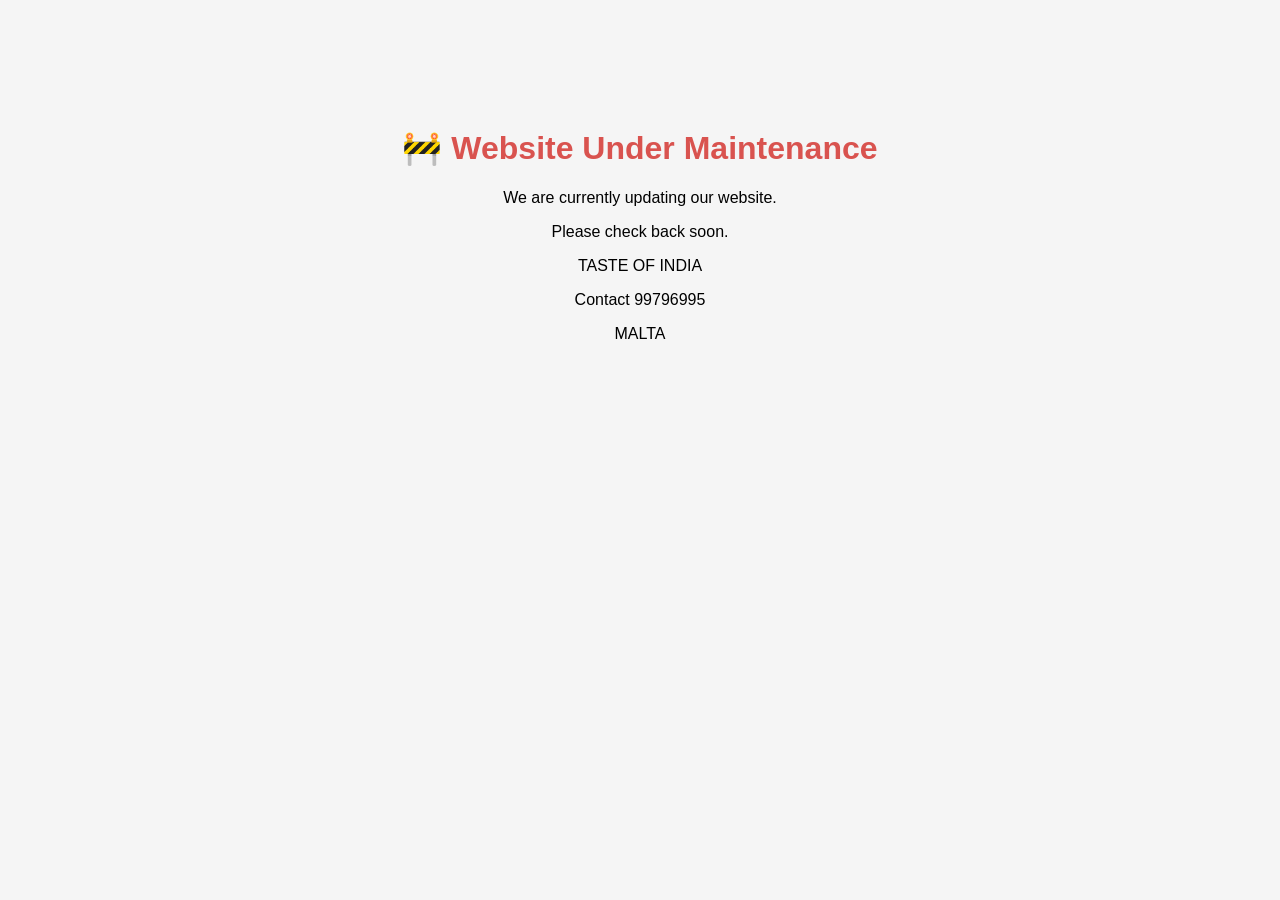
==== commit c6b8a4f2: "Rename index.html to Bkpindex.html" ====
--- a/Bkpindex.html
+++ b/Bkpindex.html
@@ -1,848 +1,24 @@
 <!DOCTYPE html>
-<html lang="en">
+<html>
 <head>
-  <meta charset="UTF-8">
-  <meta name="viewport" content="width=device-width, initial-scale=1.0">
-  <title>Taste of India — Authentic Indian Restaurant in Malta</title>
-  <meta name="description" content="Taste of India — Authentic Indian cuisine in Msida, Malta. Order online via WhatsApp. Biryani, Dosa, Curries, and more.">
-  <meta name="keywords" content="Indian restaurant Malta, Indian food Malta, Biryani Malta, Taste of India Malta, Msida restaurant, order Indian food Malta">
-  <meta property="og:title" content="Taste of India — Malta">
-  <meta property="og:description" content="Authentic Indian cuisine in the heart of Malta. Order now on WhatsApp!">
-  <meta property="og:url" content="https://tasteofindiaeu.com">
-  <link rel="canonical" href="https://tasteofindiaeu.com">
-  <link rel="stylesheet" href="css/style.css">
-  <link rel="icon" type="image/png" href="logo.png">
-  <style>
-    /* ── Offer Banner ── */
-    .offer-banner {
-      position: fixed;
-      top: 0; left: 0; right: 0;
-      z-index: 9999;
-      background: linear-gradient(90deg, #b5121b 0%, #8b0000 50%, #b5121b 100%);
-      color: #fff;
-      display: flex;
-      align-items: center;
-      justify-content: center;
-      gap: 10px;
-      padding: 9px 48px 9px 16px;
-      font-size: 13px;
-      font-family: 'Segoe UI', sans-serif;
-      text-align: center;
-      box-shadow: 0 2px 8px rgba(0,0,0,0.3);
-      transition: transform 0.3s ease;
-    }
-    .offer-banner.hidden { transform: translateY(-100%); }
-    .offer-banner-icon { font-size: 17px; flex-shrink: 0; }
-    .offer-banner-text { line-height: 1.4; }
-    .offer-banner-text strong { color: #ffe082; }
-    .offer-banner-close {
-      position: absolute; right: 12px; top: 50%; transform: translateY(-50%);
-      background: none; border: none; color: rgba(255,255,255,0.7);
-      font-size: 16px; cursor: pointer; padding: 4px 6px; line-height: 1;
-    }
-    .offer-banner-close:hover { color: #fff; }
-    body.banner-visible .navbar { top: 38px; }
-    body.banner-visible .mobile-nav { top: calc(38px + 64px); }
-
-    /* ── Location Modal ── */
-    .loc-modal-overlay {
-      display: none;
-      position: fixed; inset: 0;
-      background: rgba(0,0,0,0.75);
-      z-index: 99999;
-      align-items: center;
-      justify-content: center;
-    }
-    .loc-modal-overlay.open { display: flex; }
-    .loc-modal {
-      background: #1a0a00;
-      border: 1px solid rgba(232,201,122,0.3);
-      border-radius: 16px;
-      padding: 32px 28px 28px;
-      max-width: 360px;
-      width: 90%;
-      text-align: center;
-      box-shadow: 0 20px 60px rgba(0,0,0,0.6);
-    }
-    .loc-modal-icon { font-size: 48px; margin-bottom: 12px; }
-    .loc-modal h3 {
-      font-family: 'Cinzel', serif;
-      color: #e8c97a;
-      font-size: 18px;
-      margin: 0 0 10px;
-      letter-spacing: 1px;
-    }
-    .loc-modal p {
-      color: rgba(232,201,122,0.7);
-      font-size: 13.5px;
-      line-height: 1.6;
-      margin: 0 0 22px;
-    }
-    .loc-modal-btns { display: flex; flex-direction: column; gap: 10px; }
-    .loc-btn-share {
-      background: linear-gradient(135deg, #b5121b, #8b0000);
-      color: #fff;
-      border: none;
-      border-radius: 8px;
-      padding: 13px;
-      font-size: 14px;
-      font-weight: 700;
-      cursor: pointer;
-      display: flex; align-items: center; justify-content: center; gap: 8px;
-    }
-    .loc-btn-share:hover { opacity: 0.9; }
-    .loc-btn-manual {
-      background: rgba(232,201,122,0.1);
-      color: #e8c97a;
-      border: 1px solid rgba(232,201,122,0.3);
-      border-radius: 8px;
-      padding: 11px;
-      font-size: 13px;
-      cursor: pointer;
-    }
-    .loc-btn-manual:hover { background: rgba(232,201,122,0.15); }
-    .loc-manual-input {
-      display: none;
-      margin-top: 12px;
-    }
-    .loc-manual-input textarea {
-      width: 100%;
-      background: rgba(232,201,122,0.07);
-      border: 1px solid rgba(232,201,122,0.25);
-      border-radius: 8px;
-      color: #e8c97a;
-      padding: 10px;
-      font-size: 13px;
-      resize: none;
-      box-sizing: border-box;
-    }
-    .loc-btn-confirm {
-      width: 100%;
-      margin-top: 8px;
-      background: #b5121b;
-      color: #fff;
-      border: none;
-      border-radius: 8px;
-      padding: 11px;
-      font-size: 13px;
-      font-weight: 700;
-      cursor: pointer;
-    }
-    .loc-skip {
-      margin-top: 12px;
-      font-size: 12px;
-      color: rgba(232,201,122,0.4);
-      cursor: pointer;
-      text-decoration: underline;
-      background: none;
-      border: none;
-    }
-    .loc-skip:hover { color: rgba(232,201,122,0.7); }
-  </style>
+    <title>Under Maintenance</title>
+    <meta name="viewport" content="width=device-width, initial-scale=1">
+    <style>
+        body{
+            font-family: Arial, sans-serif;
+            text-align:center;
+            padding-top:100px;
+            background:#f5f5f5;
+        }
+        h1{color:#d9534f;}
+    </style>
 </head>
 <body>
-
-<!-- ══════════════════════════════════════
-     OFFER BANNER
-══════════════════════════════════════ -->
-<div class="offer-banner">
-  <span class="offer-banner-icon">🛵</span>
-  <span class="offer-banner-text">
-    <strong>FREE Delivery</strong> on orders over <strong>€15</strong> &nbsp;·&nbsp; Only <strong>€2</strong> delivery below €15
-  </span>
-  <button class="offer-banner-close" aria-label="Close">✕</button>
-</div>
-
-<!-- ══════════════════════════════════════
-     NAVIGATION
-══════════════════════════════════════ -->
-<nav class="navbar">
-  <a href="index.html" class="nav-logo">
-    <img src="logo-nav.png" alt="Taste of India Logo" class="nav-logo-img">
-    <div class="nav-logo-text">
-      <span>Malta · Est. 2024</span>
-    </div>
-  </a>
-  <ul class="nav-links">
-    <li><a href="#menu">Menu</a></li>
-    <li><a href="#specials">Specials</a></li>
-    <li><a href="#gallery">Gallery</a></li>
-    <li><a href="#order">Order</a></li>
-    <li><a href="#contact">Find Us</a></li>
-    <li><a href="#order" class="nav-order-btn" data-wa="Hello! I'd like to order from Taste of India, Malta 🍛">Order on WhatsApp</a></li>
-  </ul>
-  <button class="hamburger" aria-label="Menu">
-    <span></span><span></span><span></span>
-  </button>
-</nav>
-
-<!-- Mobile Nav -->
-<div class="mobile-nav">
-  <a href="#menu">Menu</a>
-  <a href="#specials">Specials</a>
-  <a href="#gallery">Gallery</a>
-  <a href="#order">Order</a>
-  <a href="#contact">Find Us</a>
-  <a href="#order" class="mob-order-btn" data-wa="Hello! I'd like to order from Taste of India, Malta 🍛">Order on WhatsApp</a>
-</div>
-
-<!-- ══════════════════════════════════════
-     HERO
-══════════════════════════════════════ -->
-<section id="home">
-  <div class="hero">
-    <div class="hero-badge">✦ Authentic Indian Cuisine · Malta ✦</div>
-    <h1>
-      Taste
-      <em>of India</em>
-    </h1>
-    <div class="hero-sub">Msida · Malta</div>
-    <div class="hero-divider"></div>
-    <p class="hero-tagline">From the spice trails of India to the heart of Malta — every dish tells a story.</p>
-    <div class="hero-ctas">
-      <a href="#order" class="btn-primary" data-wa="Hello! I'd like to place an order 🍛">
-        🛒 Order Now
-      </a>
-      <a href="#menu" class="btn-secondary">View Menu</a>
-    </div>
-    <div class="hero-info">
-      <div class="hero-info-item">
-        <span class="label">Location</span>
-        <span class="value">Skatepark, Msida</span>
-      </div>
-      <div class="hero-info-item">
-        <span class="label">WhatsApp</span>
-        <span class="value">9979 6995</span>
-      </div>
-      <div class="hero-info-item">
-        <span class="label">Cuisine</span>
-        <span class="value">Authentic Indian</span>
-      </div>
-    </div>
-  </div>
-</section>
-
-<!-- ══════════════════════════════════════
-     ABOUT STRIP
-══════════════════════════════════════ -->
-<div class="about-strip">
-  <div class="about-strip-item">
-    <div class="icon">🍛</div>
-    <div>
-      <strong>100% Authentic</strong>
-      <span>Traditional Indian recipes</span>
-    </div>
-  </div>
-  <div class="about-strip-item">
-    <div class="icon">🌿</div>
-    <div>
-      <strong>Fresh Daily</strong>
-      <span>Made to order, every time</span>
-    </div>
-  </div>
-  <div class="about-strip-item">
-    <div class="icon">🚀</div>
-    <div>
-      <strong>Order on WhatsApp</strong>
-      <span>Fast &amp; easy ordering</span>
-    </div>
-  </div>
-  <div class="about-strip-item">
-    <div class="icon">📍</div>
-    <div>
-      <strong>Msida, Malta</strong>
-      <span>Skatepark, beside Park Heights Hotel</span>
-    </div>
-  </div>
-</div>
-
-<!-- ══════════════════════════════════════
-     SPECIALS
-══════════════════════════════════════ -->
-<section id="specials" class="section section-cream">
-  <div class="container">
-    <div class="section-header reveal">
-      <span class="section-eyebrow">Must Try</span>
-      <h2 class="section-title">Our <em>Signature</em> Dishes</h2>
-      <div class="section-line"></div>
-      <p class="section-subtitle">The dishes that keep our guests coming back</p>
-    </div>
-    <div class="specials-grid">
-
-      <div class="special-card reveal">
-        <div class="special-card-img">
-          <img src="https://raw.githubusercontent.com/mohdsmrkhan99-hub/Tasteofindiaeu/main/Images/chicken-dum-biryani.jpg" alt="Hyderabadi Chicken Dum Biryani" loading="lazy">
-        </div>
-        <div class="special-card-body">
-          <div class="special-card-name">Hyderabadi Chicken Dum Biryani</div>
-          <div class="special-card-desc">The crown jewel — slow-cooked dum-style with saffron-kissed rice, fresh mint & caramelised onions.</div>
-          <div class="special-card-price">€9.99</div>
-        </div>
-      </div>
-
-      <div class="special-card reveal">
-        <div class="special-card-img">
-          <img src="https://raw.githubusercontent.com/mohdsmrkhan99-hub/Tasteofindiaeu/main/Images/biryani-flyover.jpg" alt="Baahubali Mix Non-Veg Biryani" loading="lazy">
-        </div>
-        <div class="special-card-body">
-          <div class="special-card-name">Baahubali Mix Non-Veg Biryani</div>
-          <div class="special-card-desc">A royal feast — chicken, lamb, prawn, egg &amp; fish layered with fragrant basmati. Ultimate indulgence.</div>
-          <div class="special-card-price">€15.99</div>
-        </div>
-      </div>
-
-      <div class="special-card reveal">
-        <div class="special-card-img">
-          <img src="https://raw.githubusercontent.com/mohdsmrkhan99-hub/Tasteofindiaeu/main/Images/lamb-rice-bowl.jpg" alt="Nalli Gosht Biryani" loading="lazy">
-        </div>
-        <div class="special-card-body">
-          <div class="special-card-name">Nalli Gosht Biryani</div>
-          <div class="special-card-desc">Tender lamb shank slow-cooked to perfection with aromatic whole spices and saffron rice.</div>
-          <div class="special-card-price">€14.49</div>
-        </div>
-      </div>
-
-      <div class="special-card reveal">
-        <div class="special-card-img">
-          <img src="https://raw.githubusercontent.com/mohdsmrkhan99-hub/Tasteofindiaeu/main/Images/butter-chicken.jpg" alt="Butter Chicken" loading="lazy">
-        </div>
-        <div class="special-card-body">
-          <div class="special-card-name">Butter Chicken</div>
-          <div class="special-card-desc">Velvety tomato-cream gravy, tender chicken, and a warmth that wraps you like a blanket.</div>
-          <div class="special-card-price">€8.99</div>
-        </div>
-      </div>
-
-      <div class="special-card reveal">
-        <div class="special-card-img">
-          <img src="https://raw.githubusercontent.com/mohdsmrkhan99-hub/Tasteofindiaeu/main/Images/idly-sambar.jpg" alt="Breakfast Platter" loading="lazy">
-        </div>
-        <div class="special-card-body">
-          <div class="special-card-name">Breakfast Platter</div>
-          <div class="special-card-desc">1 Dosa · 2 Idly · 1 Vada — the complete South Indian morning, freshly steamed and served.</div>
-          <div class="special-card-price">€7.49</div>
-        </div>
-      </div>
-
-      <div class="special-card reveal">
-        <div class="special-card-img">
-          <img src="https://raw.githubusercontent.com/mohdsmrkhan99-hub/Tasteofindiaeu/main/Images/beef-hyderabadi.jpg" alt="Ghee Roast Mutton" loading="lazy">
-        </div>
-        <div class="special-card-body">
-          <div class="special-card-name">Ghee Roast Mutton</div>
-          <div class="special-card-desc">Tender mutton tossed in aromatic ghee with fiery chilli and whole spices. Bold &amp; unforgettable.</div>
-          <div class="special-card-price">€9.99</div>
-        </div>
-      </div>
-
-    </div>
-  </div>
-</section>
-
-<!-- ══════════════════════════════════════
-     GALLERY TEASER (always visible)
-══════════════════════════════════════ -->
-<section id="gallery" class="section section-cream">
-  <div class="container">
-    <div class="section-header reveal">
-      <span class="section-eyebrow">Our Kitchen</span>
-      <h2 class="section-title">Food <em>Gallery</em></h2>
-      <div class="section-line"></div>
-      <p class="section-subtitle">Curious what our dishes look like? Browse all our photos.</p>
-    </div>
-
-    <!-- 4 preview thumbnails -->
-    <div class="gallery-preview reveal">
-      <div class="gallery-thumb">
-        <img src="https://raw.githubusercontent.com/mohdsmrkhan99-hub/Tasteofindiaeu/main/Images/chicken-dum-biryani.jpg" alt="Chicken Dum Biryani" loading="lazy">
-      </div>
-      <div class="gallery-thumb">
-        <img src="https://raw.githubusercontent.com/mohdsmrkhan99-hub/Tasteofindiaeu/main/Images/butter-chicken.jpg" alt="Butter Chicken" loading="lazy">
-      </div>
-      <div class="gallery-thumb">
-        <img src="https://raw.githubusercontent.com/mohdsmrkhan99-hub/Tasteofindiaeu/main/Images/biryani-flyover.jpg" alt="Biryani" loading="lazy">
-      </div>
-      <div class="gallery-thumb gallery-thumb-more">
-        <img src="https://raw.githubusercontent.com/mohdsmrkhan99-hub/Tasteofindiaeu/main/Images/lamb-rice-bowl.jpg" alt="More dishes" loading="lazy">
-        <div class="gallery-thumb-overlay">+9 More</div>
-      </div>
-    </div>
-
-    <div style="text-align:center;margin-top:32px;">
-      <button class="btn-gallery-open reveal" id="openGalleryBtn">
-        📸 View All Food Photos
-      </button>
-    </div>
-  </div>
-</section>
-
-<!-- ══════════════════════════════════════
-     FULL GALLERY MODAL
-══════════════════════════════════════ -->
-<div class="gallery-modal-overlay" id="galleryModal">
-  <div class="gallery-modal">
-    <div class="gallery-modal-header">
-      <span class="gallery-modal-title">🍛 Our Food Gallery</span>
-      <button class="gallery-modal-close" id="closeGalleryBtn" aria-label="Close">✕</button>
-    </div>
-    <div class="gallery-modal-grid">
-      <div class="gallery-item" data-src="https://raw.githubusercontent.com/mohdsmrkhan99-hub/Tasteofindiaeu/main/Images/chicken-dum-biryani.jpg" data-caption="Chicken Dum Biryani">
-        <img src="https://raw.githubusercontent.com/mohdsmrkhan99-hub/Tasteofindiaeu/main/Images/chicken-dum-biryani.jpg" alt="Chicken Dum Biryani" loading="lazy">
-        <div class="gallery-overlay"><span>View</span></div>
-      </div>
-      <div class="gallery-item" data-src="https://raw.githubusercontent.com/mohdsmrkhan99-hub/Tasteofindiaeu/main/Images/biryani-flyover.jpg" data-caption="Biryani Flyover Rice">
-        <img src="https://raw.githubusercontent.com/mohdsmrkhan99-hub/Tasteofindiaeu/main/Images/biryani-flyover.jpg" alt="Biryani" loading="lazy">
-        <div class="gallery-overlay"><span>View</span></div>
-      </div>
-      <div class="gallery-item" data-src="https://raw.githubusercontent.com/mohdsmrkhan99-hub/Tasteofindiaeu/main/Images/butter-chicken.jpg" data-caption="Butter Chicken">
-        <img src="https://raw.githubusercontent.com/mohdsmrkhan99-hub/Tasteofindiaeu/main/Images/butter-chicken.jpg" alt="Butter Chicken" loading="lazy">
-        <div class="gallery-overlay"><span>View</span></div>
-      </div>
-      <div class="gallery-item" data-src="https://raw.githubusercontent.com/mohdsmrkhan99-hub/Tasteofindiaeu/main/Images/beef-hyderabadi.jpg" data-caption="Beef Hyderabadi">
-        <img src="https://raw.githubusercontent.com/mohdsmrkhan99-hub/Tasteofindiaeu/main/Images/beef-hyderabadi.jpg" alt="Beef Hyderabadi" loading="lazy">
-        <div class="gallery-overlay"><span>View</span></div>
-      </div>
-      <div class="gallery-item" data-src="https://raw.githubusercontent.com/mohdsmrkhan99-hub/Tasteofindiaeu/main/Images/chicken-fried-rice.jpg" data-caption="Chicken Fried Rice">
-        <img src="https://raw.githubusercontent.com/mohdsmrkhan99-hub/Tasteofindiaeu/main/Images/chicken-fried-rice.jpg" alt="Chicken Fried Rice" loading="lazy">
-        <div class="gallery-overlay"><span>View</span></div>
-      </div>
-      <div class="gallery-item" data-src="https://raw.githubusercontent.com/mohdsmrkhan99-hub/Tasteofindiaeu/main/Images/chicken-tikka-rice.jpg" data-caption="Chicken Tikka Rice">
-        <img src="https://raw.githubusercontent.com/mohdsmrkhan99-hub/Tasteofindiaeu/main/Images/chicken-tikka-rice.jpg" alt="Chicken Tikka Rice" loading="lazy">
-        <div class="gallery-overlay"><span>View</span></div>
-      </div>
-      <div class="gallery-item" data-src="https://raw.githubusercontent.com/mohdsmrkhan99-hub/Tasteofindiaeu/main/Images/egg-fried-rice.jpg" data-caption="Egg Fried Rice">
-        <img src="https://raw.githubusercontent.com/mohdsmrkhan99-hub/Tasteofindiaeu/main/Images/egg-fried-rice.jpg" alt="Egg Fried Rice" loading="lazy">
-        <div class="gallery-overlay"><span>View</span></div>
-      </div>
-      <div class="gallery-item" data-src="https://raw.githubusercontent.com/mohdsmrkhan99-hub/Tasteofindiaeu/main/Images/idly-sambar.jpg" data-caption="Idly Sambar">
-        <img src="https://raw.githubusercontent.com/mohdsmrkhan99-hub/Tasteofindiaeu/main/Images/idly-sambar.jpg" alt="Idly Sambar" loading="lazy">
-        <div class="gallery-overlay"><span>View</span></div>
-      </div>
-      <div class="gallery-item" data-src="https://raw.githubusercontent.com/mohdsmrkhan99-hub/Tasteofindiaeu/main/Images/idly.jpg" data-caption="Idly">
-        <img src="https://raw.githubusercontent.com/mohdsmrkhan99-hub/Tasteofindiaeu/main/Images/idly.jpg" alt="Idly" loading="lazy">
-        <div class="gallery-overlay"><span>View</span></div>
-      </div>
-      <div class="gallery-item" data-src="https://raw.githubusercontent.com/mohdsmrkhan99-hub/Tasteofindiaeu/main/Images/lamb-rice-bowl.jpg" data-caption="Lamb Rice Bowl">
-        <img src="https://raw.githubusercontent.com/mohdsmrkhan99-hub/Tasteofindiaeu/main/Images/lamb-rice-bowl.jpg" alt="Lamb Rice Bowl" loading="lazy">
-        <div class="gallery-overlay"><span>View</span></div>
-      </div>
-      <div class="gallery-item" data-src="https://raw.githubusercontent.com/mohdsmrkhan99-hub/Tasteofindiaeu/main/Images/palak-paneer.jpg" data-caption="Palak Paneer">
-        <img src="https://raw.githubusercontent.com/mohdsmrkhan99-hub/Tasteofindiaeu/main/Images/palak-paneer.jpg" alt="Palak Paneer" loading="lazy">
-        <div class="gallery-overlay"><span>View</span></div>
-      </div>
-      <div class="gallery-item" data-src="https://raw.githubusercontent.com/mohdsmrkhan99-hub/Tasteofindiaeu/main/Images/tomato-rice.jpg" data-caption="Tomato Rice">
-        <img src="https://raw.githubusercontent.com/mohdsmrkhan99-hub/Tasteofindiaeu/main/Images/tomato-rice.jpg" alt="Tomato Rice" loading="lazy">
-        <div class="gallery-overlay"><span>View</span></div>
-      </div>
-      <div class="gallery-item" data-src="https://raw.githubusercontent.com/mohdsmrkhan99-hub/Tasteofindiaeu/main/Images/veg-fried-rice.jpg" data-caption="Veg Fried Rice">
-        <img src="https://raw.githubusercontent.com/mohdsmrkhan99-hub/Tasteofindiaeu/main/Images/veg-fried-rice.jpg" alt="Veg Fried Rice" loading="lazy">
-        <div class="gallery-overlay"><span>View</span></div>
-      </div>
-    </div>
-  </div>
-</div>
-
-<!-- Lightbox (full image view inside gallery) -->
-<div class="gallery-lightbox" id="galleryLightbox">
-  <button class="lightbox-close" id="lightboxClose" aria-label="Close">✕</button>
-  <button class="lightbox-prev" id="lightboxPrev" aria-label="Previous">&#8249;</button>
-  <button class="lightbox-next" id="lightboxNext" aria-label="Next">&#8250;</button>
-  <div class="lightbox-content">
-    <img src="" alt="" id="lightboxImg">
-    <div class="lightbox-caption" id="lightboxCaption"></div>
-  </div>
-</div>
-
-<!-- ══════════════════════════════════════
-     MENU
-══════════════════════════════════════ -->
-<section id="menu" class="section section-dark">
-  <div class="container-wide">
-    <div class="section-header reveal">
-      <span class="section-eyebrow">Full Menu</span>
-      <h2 class="section-title">What We <em>Serve</em></h2>
-      <div class="section-line"></div>
-      <p class="section-subtitle">Breakfast · Dosa · Starters · Curries · Biryani · Rice · Noodles · Combos</p>
-    </div>
-
-    <!-- Tabs -->
-    <div class="menu-tabs reveal">
-      <button class="menu-tab active" data-tab="tab-breakfast">Breakfast</button>
-      <button class="menu-tab" data-tab="tab-dosa">Dosa</button>
-      <button class="menu-tab" data-tab="tab-starters-veg">Starters Veg</button>
-      <button class="menu-tab" data-tab="tab-starters-nonveg">Starters Non-Veg</button>
-      <button class="menu-tab" data-tab="tab-curries-veg">Veg Curries</button>
-      <button class="menu-tab" data-tab="tab-curries-nonveg">Non-Veg Curries</button>
-      <button class="menu-tab" data-tab="tab-biryani">Biryani</button>
-      <button class="menu-tab" data-tab="tab-rice">Rice</button>
-      <button class="menu-tab" data-tab="tab-noodles">Noodles &amp; Combos</button>
-    </div>
-
-    <!-- ■ BREAKFAST -->
-    <div id="tab-breakfast" class="menu-category active">
-      <div class="menu-grid">
-        <div class="menu-card">
-          <div class="menu-card-header">
-            <span class="menu-card-name">1. Idly &amp; Vada</span>
-            <span class="menu-card-price">€4.99</span>
-          </div>
-          <div class="menu-card-desc">Steamed soft rice cakes served with chutney and sambar.</div>
-          <span class="menu-card-tag tag-veg">🌱 Veg</span>
-        </div>
-        <div class="menu-card">
-          <div class="menu-card-header">
-            <span class="menu-card-name">2. Ghee Idly</span>
-            <span class="menu-card-price">€5.49</span>
-          </div>
-          <div class="menu-card-desc">Soft idly topped with aromatic clarified butter.</div>
-          <span class="menu-card-tag tag-veg">🌱 Veg</span>
-        </div>
-        <div class="menu-card">
-          <div class="menu-card-header">
-            <span class="menu-card-name">3. Ghee Karam Idly</span>
-            <span class="menu-card-price">€5.49</span>
-          </div>
-          <div class="menu-card-desc">Idly tossed in ghee with fiery karam podi spice blend.</div>
-          <span class="menu-card-tag tag-veg">🌱 Veg</span><span class="menu-card-tag tag-spicy">🌶 Spicy</span>
-        </div>
-        <div class="menu-card">
-          <div class="menu-card-header">
-            <span class="menu-card-name">4. Sambar Idly</span>
-            <span class="menu-card-price">€6.49</span>
-          </div>
-          <div class="menu-card-desc">Idly soaked in rich, flavourful lentil sambar.</div>
-          <span class="menu-card-tag tag-veg">🌱 Veg</span>
-        </div>
-        <div class="menu-card">
-          <div class="menu-card-header">
-            <span class="menu-card-name">5. Vada</span>
-            <span class="menu-card-price">€5.99</span>
-          </div>
-          <div class="menu-card-desc">Crispy deep-fried lentil doughnuts served with chutney.</div>
-          <span class="menu-card-tag tag-veg">🌱 Veg</span>
-        </div>
-        <div class="menu-card">
-          <div class="menu-card-header">
-            <span class="menu-card-name">6. Idly &amp; Vada (2 pcs each)</span>
-            <span class="menu-card-price">€5.99</span>
-          </div>
-          <span class="menu-card-tag tag-veg">🌱 Veg</span>
-        </div>
-        <div class="menu-card featured">
-          <div class="menu-card-header">
-            <span class="menu-card-name">7. Breakfast Platter</span>
-            <span class="menu-card-price">€7.49</span>
-          </div>
-          <div class="menu-card-desc">1 Dosa · 2 Idly · 1 Vada — the complete South Indian morning.</div>
-          <span class="menu-card-tag tag-veg">🌱 Veg</span>
-        </div>
-      </div>
-    </div>
-
-    <!-- ■ DOSA -->
-    <div id="tab-dosa" class="menu-category">
-      <div class="menu-grid">
-        <div class="menu-card"><div class="menu-card-header"><span class="menu-card-name">1. Plain Dosa</span><span class="menu-card-price">€5.49</span></div><span class="menu-card-tag tag-veg">🌱 Veg</span></div>
-        <div class="menu-card"><div class="menu-card-header"><span class="menu-card-name">2. Onion Dosa</span><span class="menu-card-price">€5.99</span></div><span class="menu-card-tag tag-veg">🌱 Veg</span></div>
-        <div class="menu-card"><div class="menu-card-header"><span class="menu-card-name">3. Ghee Roast Dosa</span><span class="menu-card-price">€5.99</span></div><span class="menu-card-tag tag-veg">🌱 Veg</span></div>
-        <div class="menu-card"><div class="menu-card-header"><span class="menu-card-name">4. Ullikaram Dosa</span><span class="menu-card-price">€5.99</span></div><span class="menu-card-tag tag-veg">🌱 Veg</span><span class="menu-card-tag tag-spicy">🌶 Spicy</span></div>
-        <div class="menu-card"><div class="menu-card-header"><span class="menu-card-name">5. Ghee Karam Dosa</span><span class="menu-card-price">€5.99</span></div><span class="menu-card-tag tag-veg">🌱 Veg</span><span class="menu-card-tag tag-spicy">🌶 Spicy</span></div>
-        <div class="menu-card featured"><div class="menu-card-header"><span class="menu-card-name">6. Masala Dosa</span><span class="menu-card-price">€6.49</span></div><div class="menu-card-desc">Crispy dosa filled with spiced potato masala.</div><span class="menu-card-tag tag-veg">🌱 Veg</span></div>
-        <div class="menu-card"><div class="menu-card-header"><span class="menu-card-name">7. Cheese Dosa</span><span class="menu-card-price">€6.49</span></div><span class="menu-card-tag tag-veg">🌱 Veg</span></div>
-        <div class="menu-card"><div class="menu-card-header"><span class="menu-card-name">8. Margarita Dosa</span><span class="menu-card-price">€6.49</span></div><div class="menu-card-desc">Rice batter, tomato sauce and cheese.</div><span class="menu-card-tag tag-veg">🌱 Veg</span></div>
-        <div class="menu-card"><div class="menu-card-header"><span class="menu-card-name">9. Paneer Dosa</span><span class="menu-card-price">€6.99</span></div><span class="menu-card-tag tag-veg">🌱 Veg</span></div>
-        <div class="menu-card"><div class="menu-card-header"><span class="menu-card-name">10. Egg Dosa</span><span class="menu-card-price">€6.49</span></div><span class="menu-card-tag tag-nonveg">🍖 Non-Veg</span></div>
-        <div class="menu-card"><div class="menu-card-header"><span class="menu-card-name">11. Chicken Keema Dosa</span><span class="menu-card-price">€6.99</span></div><div class="menu-card-desc">Dosa filled with spiced minced chicken.</div><span class="menu-card-tag tag-nonveg">🍖 Non-Veg</span></div>
-      </div>
-    </div>
-
-    <!-- ■ STARTERS VEG -->
-    <div id="tab-starters-veg" class="menu-category">
-      <div class="menu-grid">
-        <div class="menu-card"><div class="menu-card-header"><span class="menu-card-name">1. Crispy Corn</span><span class="menu-card-price">€7.99</span></div><span class="menu-card-tag tag-veg">🌱 Veg</span></div>
-        <div class="menu-card"><div class="menu-card-header"><span class="menu-card-name">2. Veg Manchurian</span><span class="menu-card-price">€7.49</span></div><span class="menu-card-tag tag-veg">🌱 Veg</span></div>
-        <div class="menu-card"><div class="menu-card-header"><span class="menu-card-name">3. French Fries</span><span class="menu-card-price">€3.99</span></div><span class="menu-card-tag tag-veg">🌱 Veg</span></div>
-        <div class="menu-card featured"><div class="menu-card-header"><span class="menu-card-name">4. Chilli Paneer</span><span class="menu-card-price">€8.99</span></div><div class="menu-card-desc">Paneer in bold Indo-Chinese chilli sauce.</div><span class="menu-card-tag tag-veg">🌱 Veg</span><span class="menu-card-tag tag-spicy">🌶 Spicy</span></div>
-        <div class="menu-card"><div class="menu-card-header"><span class="menu-card-name">5. Paneer 65</span><span class="menu-card-price">€8.99</span></div><span class="menu-card-tag tag-veg">🌱 Veg</span></div>
-        <div class="menu-card"><div class="menu-card-header"><span class="menu-card-name">6. Paneer Pakora</span><span class="menu-card-price">€8.99</span></div><span class="menu-card-tag tag-veg">🌱 Veg</span></div>
-        <div class="menu-card"><div class="menu-card-header"><span class="menu-card-name">7. Gobi Manchurian</span><span class="menu-card-price">€7.99</span></div><span class="menu-card-tag tag-veg">🌱 Veg</span></div>
-        <div class="menu-card"><div class="menu-card-header"><span class="menu-card-name">8. Gobi 65</span><span class="menu-card-price">€7.99</span></div><span class="menu-card-tag tag-veg">🌱 Veg</span></div>
-      </div>
-    </div>
-
-    <!-- ■ STARTERS NON-VEG -->
-    <div id="tab-starters-nonveg" class="menu-category">
-      <div class="menu-grid">
-        <div class="menu-card featured"><div class="menu-card-header"><span class="menu-card-name">1. Chicken 65</span><span class="menu-card-price">€7.99</span></div><div class="menu-card-desc">Crispy fried chicken with curry leaves & spices.</div><span class="menu-card-tag tag-nonveg">🍖 Non-Veg</span></div>
-        <div class="menu-card"><div class="menu-card-header"><span class="menu-card-name">2. Chicken Manchurian</span><span class="menu-card-price">€8.99</span></div><span class="menu-card-tag tag-nonveg">🍖 Non-Veg</span></div>
-        <div class="menu-card"><div class="menu-card-header"><span class="menu-card-name">3. Chilli Chicken</span><span class="menu-card-price">€8.99</span></div><span class="menu-card-tag tag-nonveg">🍖 Non-Veg</span><span class="menu-card-tag tag-spicy">🌶 Spicy</span></div>
-        <div class="menu-card"><div class="menu-card-header"><span class="menu-card-name">4. Chicken Wings</span><span class="menu-card-price">€7.99</span></div><span class="menu-card-tag tag-nonveg">🍖 Non-Veg</span></div>
-        <div class="menu-card"><div class="menu-card-header"><span class="menu-card-name">5. Chicken Nuggets</span><span class="menu-card-price">€8.99</span></div><span class="menu-card-tag tag-nonveg">🍖 Non-Veg</span></div>
-        <div class="menu-card"><div class="menu-card-header"><span class="menu-card-name">6. Chicken Drumsticks</span><span class="menu-card-price">€8.99</span></div><span class="menu-card-tag tag-nonveg">🍖 Non-Veg</span></div>
-        <div class="menu-card"><div class="menu-card-header"><span class="menu-card-name">7. Chicken Lollipop</span><span class="menu-card-price">€8.99</span></div><span class="menu-card-tag tag-nonveg">🍖 Non-Veg</span></div>
-        <div class="menu-card featured"><div class="menu-card-header"><span class="menu-card-name">8. Ghee Roast Mutton</span><span class="menu-card-price">€9.99</span></div><div class="menu-card-desc">Tender mutton in aromatic ghee with chilli & spices.</div><span class="menu-card-tag tag-nonveg">🍖 Non-Veg</span></div>
-        <div class="menu-card"><div class="menu-card-header"><span class="menu-card-name">9. Mutton Vepudu (Garlic Mutton)</span><span class="menu-card-price">€9.99</span></div><span class="menu-card-tag tag-nonveg">🍖 Non-Veg</span></div>
-        <div class="menu-card"><div class="menu-card-header"><span class="menu-card-name">10. Loose Prawns</span><span class="menu-card-price">€10.99</span></div><span class="menu-card-tag tag-nonveg">🍖 Non-Veg</span></div>
-        <div class="menu-card"><div class="menu-card-header"><span class="menu-card-name">11. Butter Garlic Prawns</span><span class="menu-card-price">€10.99</span></div><span class="menu-card-tag tag-nonveg">🍖 Non-Veg</span></div>
-        <div class="menu-card"><div class="menu-card-header"><span class="menu-card-name">12. Devil Prawns</span><span class="menu-card-price">€10.99</span></div><span class="menu-card-tag tag-nonveg">🍖 Non-Veg</span><span class="menu-card-tag tag-spicy">🌶 Spicy</span></div>
-        <div class="menu-card"><div class="menu-card-header"><span class="menu-card-name">13. Chilli Prawns</span><span class="menu-card-price">€10.99</span></div><span class="menu-card-tag tag-nonveg">🍖 Non-Veg</span><span class="menu-card-tag tag-spicy">🌶 Spicy</span></div>
-      </div>
-    </div>
-
-    <!-- ■ VEG CURRIES -->
-    <div id="tab-curries-veg" class="menu-category">
-      <div class="menu-grid">
-        <div class="menu-card"><div class="menu-card-header"><span class="menu-card-name">1. Dal Tadka</span><span class="menu-card-price">€6.99</span></div><div class="menu-card-desc">Lentils tempered with garlic, cumin and butter.</div><span class="menu-card-tag tag-veg">🌱 Veg</span></div>
-        <div class="menu-card"><div class="menu-card-header"><span class="menu-card-name">2. Dal Fry</span><span class="menu-card-price">€6.99</span></div><span class="menu-card-tag tag-veg">🌱 Veg</span></div>
-        <div class="menu-card"><div class="menu-card-header"><span class="menu-card-name">3. Mix Veg Curry</span><span class="menu-card-price">€7.99</span></div><span class="menu-card-tag tag-veg">🌱 Veg</span></div>
-        <div class="menu-card"><div class="menu-card-header"><span class="menu-card-name">4. Veg Kolhapuri</span><span class="menu-card-price">€7.99</span></div><span class="menu-card-tag tag-veg">🌱 Veg</span><span class="menu-card-tag tag-spicy">🌶 Spicy</span></div>
-        <div class="menu-card"><div class="menu-card-header"><span class="menu-card-name">5. Veg Kadai</span><span class="menu-card-price">€7.99</span></div><span class="menu-card-tag tag-veg">🌱 Veg</span></div>
-        <div class="menu-card featured"><div class="menu-card-header"><span class="menu-card-name">6. Paneer Butter Curry</span><span class="menu-card-price">€8.49</span></div><div class="menu-card-desc">Creamy tomato-butter gravy with soft paneer.</div><span class="menu-card-tag tag-veg">🌱 Veg</span></div>
-        <div class="menu-card"><div class="menu-card-header"><span class="menu-card-name">7. Paneer Tikka Masala</span><span class="menu-card-price">€8.49</span></div><span class="menu-card-tag tag-veg">🌱 Veg</span></div>
-        <div class="menu-card"><div class="menu-card-header"><span class="menu-card-name">8. Paneer Butter Masala</span><span class="menu-card-price">€8.49</span></div><span class="menu-card-tag tag-veg">🌱 Veg</span></div>
-        <div class="menu-card"><div class="menu-card-header"><span class="menu-card-name">9. Kadai Paneer</span><span class="menu-card-price">€8.49</span></div><span class="menu-card-tag tag-veg">🌱 Veg</span></div>
-        <div class="menu-card"><div class="menu-card-header"><span class="menu-card-name">10. Paneer Do Pyaza</span><span class="menu-card-price">€8.49</span></div><span class="menu-card-tag tag-veg">🌱 Veg</span></div>
-      </div>
-    </div>
-
-    <!-- ■ NON-VEG CURRIES -->
-    <div id="tab-curries-nonveg" class="menu-category">
-      <div class="menu-grid">
-        <div class="menu-card"><div class="menu-card-header"><span class="menu-card-name">1. Chicken Kolhapuri</span><span class="menu-card-price">€8.99</span></div><span class="menu-card-tag tag-nonveg">🍖 Non-Veg</span><span class="menu-card-tag tag-spicy">🌶 Spicy</span></div>
-        <div class="menu-card"><div class="menu-card-header"><span class="menu-card-name">2. Chicken Tikka Masala</span><span class="menu-card-price">€8.99</span></div><span class="menu-card-tag tag-nonveg">🍖 Non-Veg</span></div>
-        <div class="menu-card featured"><div class="menu-card-header"><span class="menu-card-name">3. Butter Chicken</span><span class="menu-card-price">€8.99</span></div><div class="menu-card-desc">Velvety tomato-cream gravy with tender chicken.</div><span class="menu-card-tag tag-nonveg">🍖 Non-Veg</span></div>
-        <div class="menu-card"><div class="menu-card-header"><span class="menu-card-name">4. Chicken Korma</span><span class="menu-card-price">€8.99</span></div><span class="menu-card-tag tag-nonveg">🍖 Non-Veg</span></div>
-        <div class="menu-card"><div class="menu-card-header"><span class="menu-card-name">5. Hyderabadi Chicken (Bone)</span><span class="menu-card-price">€8.99</span></div><span class="menu-card-tag tag-nonveg">🍖 Non-Veg</span><span class="menu-card-tag tag-spicy">🌶 Spicy</span></div>
-        <div class="menu-card"><div class="menu-card-header"><span class="menu-card-name">6. Kadai Chicken</span><span class="menu-card-price">€8.99</span></div><span class="menu-card-tag tag-nonveg">🍖 Non-Veg</span></div>
-        <div class="menu-card"><div class="menu-card-header"><span class="menu-card-name">7. Chicken Do Pyaza</span><span class="menu-card-price">€8.99</span></div><span class="menu-card-tag tag-nonveg">🍖 Non-Veg</span></div>
-        <div class="menu-card"><div class="menu-card-header"><span class="menu-card-name">8. Kodi Kura — Bone Spicy</span><span class="menu-card-price">€8.99</span></div><span class="menu-card-tag tag-nonveg">🍖 Non-Veg</span><span class="menu-card-tag tag-spicy">🌶 Spicy</span></div>
-        <div class="menu-card"><div class="menu-card-header"><span class="menu-card-name">9. Lamb Hyderabadi</span><span class="menu-card-price">€10.49</span></div><span class="menu-card-tag tag-nonveg">🍖 Non-Veg</span></div>
-        <div class="menu-card"><div class="menu-card-header"><span class="menu-card-name">10. Lamb Curry (Spicy)</span><span class="menu-card-price">€10.49</span></div><span class="menu-card-tag tag-nonveg">🍖 Non-Veg</span><span class="menu-card-tag tag-spicy">🌶 Spicy</span></div>
-        <div class="menu-card"><div class="menu-card-header"><span class="menu-card-name">11. Lamb Korma</span><span class="menu-card-price">€10.49</span></div><span class="menu-card-tag tag-nonveg">🍖 Non-Veg</span></div>
-        <div class="menu-card"><div class="menu-card-header"><span class="menu-card-name">12. Lamb Rogan Josh</span><span class="menu-card-price">€10.49</span></div><span class="menu-card-tag tag-nonveg">🍖 Non-Veg</span></div>
-        <div class="menu-card"><div class="menu-card-header"><span class="menu-card-name">13. Beef Curry (Spicy)</span><span class="menu-card-price">€10.49</span></div><span class="menu-card-tag tag-nonveg">🍖 Non-Veg</span><span class="menu-card-tag tag-spicy">🌶 Spicy</span></div>
-        <div class="menu-card"><div class="menu-card-header"><span class="menu-card-name">14. Beef Korma</span><span class="menu-card-price">€10.49</span></div><span class="menu-card-tag tag-nonveg">🍖 Non-Veg</span></div>
-        <div class="menu-card"><div class="menu-card-header"><span class="menu-card-name">15. Beef Rogan Josh</span><span class="menu-card-price">€10.49</span></div><span class="menu-card-tag tag-nonveg">🍖 Non-Veg</span></div>
-        <div class="menu-card"><div class="menu-card-header"><span class="menu-card-name">16. Beef Nadas</span><span class="menu-card-price">€10.49</span></div><span class="menu-card-tag tag-nonveg">🍖 Non-Veg</span></div>
-        <div class="menu-card"><div class="menu-card-header"><span class="menu-card-name">17. Prawn Masala</span><span class="menu-card-price">€10.99</span></div><span class="menu-card-tag tag-nonveg">🍖 Non-Veg</span></div>
-        <div class="menu-card"><div class="menu-card-header"><span class="menu-card-name">18. Prawn Curry</span><span class="menu-card-price">€10.99</span></div><span class="menu-card-tag tag-nonveg">🍖 Non-Veg</span></div>
-        <div class="menu-card"><div class="menu-card-header"><span class="menu-card-name">19. Fish Curry (Chepala Pulusu)</span><span class="menu-card-price">€10.99</span></div><div class="menu-card-desc">Tamarind fish curry — a South Indian classic.</div><span class="menu-card-tag tag-nonveg">🍖 Non-Veg</span></div>
-        <div class="menu-card"><div class="menu-card-header"><span class="menu-card-name">20. Fish Masala</span><span class="menu-card-price">€10.99</span></div><span class="menu-card-tag tag-nonveg">🍖 Non-Veg</span></div>
-      </div>
-    </div>
-
-    <!-- ■ BIRYANI -->
-    <div id="tab-biryani" class="menu-category">
-      <div class="menu-grid">
-        <div class="menu-card featured"><div class="menu-card-header"><span class="menu-card-name">1. Hyderabadi Chicken Dum Biryani</span><span class="menu-card-price">€9.99</span></div><div class="menu-card-desc">The crown jewel — slow-cooked dum-style with saffron-kissed rice.</div><span class="menu-card-tag tag-nonveg">🍖 Non-Veg</span></div>
-        <div class="menu-card"><div class="menu-card-header"><span class="menu-card-name">2. Chicken Fry Piece Biryani</span><span class="menu-card-price">€9.99</span></div><span class="menu-card-tag tag-nonveg">🍖 Non-Veg</span></div>
-        <div class="menu-card"><div class="menu-card-header"><span class="menu-card-name">3. Chicken Boneless Biryani</span><span class="menu-card-price">€9.99</span></div><span class="menu-card-tag tag-nonveg">🍖 Non-Veg</span></div>
-        <div class="menu-card"><div class="menu-card-header"><span class="menu-card-name">4. Chicken Fry Piece (Bone)</span><span class="menu-card-price">€9.99</span></div><span class="menu-card-tag tag-nonveg">🍖 Non-Veg</span></div>
-        <div class="menu-card"><div class="menu-card-header"><span class="menu-card-name">5. Chicken Drumstick Biryani</span><span class="menu-card-price">€9.99</span></div><span class="menu-card-tag tag-nonveg">🍖 Non-Veg</span></div>
-        <div class="menu-card"><div class="menu-card-header"><span class="menu-card-name">6. Lamb Dum Biryani</span><span class="menu-card-price">€11.99</span></div><span class="menu-card-tag tag-nonveg">🍖 Non-Veg</span></div>
-        <div class="menu-card"><div class="menu-card-header"><span class="menu-card-name">7. Lamb Fry Piece Biryani</span><span class="menu-card-price">€11.99</span></div><span class="menu-card-tag tag-nonveg">🍖 Non-Veg</span></div>
-        <div class="menu-card featured"><div class="menu-card-header"><span class="menu-card-name">8. Nalli Gosht Biryani</span><span class="menu-card-price">€14.49</span></div><div class="menu-card-desc">Tender lamb shank slow-cooked to perfection.</div><span class="menu-card-tag tag-nonveg">🍖 Non-Veg</span></div>
-        <div class="menu-card featured"><div class="menu-card-header"><span class="menu-card-name">9. Baahubali Mix Non-Veg Biryani</span><span class="menu-card-price">€15.99</span></div><div class="menu-card-desc">A royal feast — the ultimate mixed non-veg biryani.</div><span class="menu-card-tag tag-nonveg">🍖 Non-Veg</span></div>
-        <div class="menu-card"><div class="menu-card-header"><span class="menu-card-name">10. Prawn Biryani</span><span class="menu-card-price">€12.49</span></div><span class="menu-card-tag tag-nonveg">🍖 Non-Veg</span></div>
-        <div class="menu-card"><div class="menu-card-header"><span class="menu-card-name">11. Fish Biryani</span><span class="menu-card-price">€11.99</span></div><span class="menu-card-tag tag-nonveg">🍖 Non-Veg</span></div>
-        <div class="menu-card"><div class="menu-card-header"><span class="menu-card-name">12. Egg Biryani</span><span class="menu-card-price">€8.99</span></div><span class="menu-card-tag tag-nonveg">🍖 Non-Veg</span></div>
-        <div class="menu-card"><div class="menu-card-header"><span class="menu-card-name">13. Veg Biryani</span><span class="menu-card-price">€8.49</span></div><span class="menu-card-tag tag-veg">🌱 Veg</span></div>
-        <div class="menu-card"><div class="menu-card-header"><span class="menu-card-name">14. Paneer Biryani</span><span class="menu-card-price">€8.99</span></div><span class="menu-card-tag tag-veg">🌱 Veg</span></div>
-      </div>
-    </div>
-
-    <!-- ■ RICE -->
-    <div id="tab-rice" class="menu-category">
-      <div class="menu-grid">
-        <div class="menu-card"><div class="menu-card-header"><span class="menu-card-name">1. Steam Rice</span><span class="menu-card-price">€3.99</span></div><span class="menu-card-tag tag-veg">🌱 Veg</span></div>
-        <div class="menu-card"><div class="menu-card-header"><span class="menu-card-name">2. Egg Fried Rice</span><span class="menu-card-price">€6.99</span></div><span class="menu-card-tag tag-nonveg">🍖 Non-Veg</span></div>
-        <div class="menu-card"><div class="menu-card-header"><span class="menu-card-name">3. Lemon Rice</span><span class="menu-card-price">€6.49</span></div><span class="menu-card-tag tag-veg">🌱 Veg</span></div>
-        <div class="menu-card"><div class="menu-card-header"><span class="menu-card-name">4. Jeera Rice</span><span class="menu-card-price">€5.99</span></div><span class="menu-card-tag tag-veg">🌱 Veg</span></div>
-        <div class="menu-card"><div class="menu-card-header"><span class="menu-card-name">5. Tomato Rice</span><span class="menu-card-price">€6.49</span></div><span class="menu-card-tag tag-veg">🌱 Veg</span></div>
-        <div class="menu-card"><div class="menu-card-header"><span class="menu-card-name">6. Curd Rice</span><span class="menu-card-price">€5.99</span></div><span class="menu-card-tag tag-veg">🌱 Veg</span></div>
-        <div class="menu-card"><div class="menu-card-header"><span class="menu-card-name">7. Veg Fried Rice</span><span class="menu-card-price">€7.99</span></div><span class="menu-card-tag tag-veg">🌱 Veg</span></div>
-        <div class="menu-card"><div class="menu-card-header"><span class="menu-card-name">8. Manchurian Fried Rice</span><span class="menu-card-price">€8.49</span></div><span class="menu-card-tag tag-veg">🌱 Veg</span></div>
-        <div class="menu-card"><div class="menu-card-header"><span class="menu-card-name">9. Chicken Fried Rice</span><span class="menu-card-price">€8.99</span></div><span class="menu-card-tag tag-nonveg">🍖 Non-Veg</span></div>
-        <div class="menu-card"><div class="menu-card-header"><span class="menu-card-name">10. Prawn Fried Rice</span><span class="menu-card-price">€9.99</span></div><span class="menu-card-tag tag-nonveg">🍖 Non-Veg</span></div>
-        <div class="menu-card featured"><div class="menu-card-header"><span class="menu-card-name">11. Mix Non-Veg Fried Rice</span><span class="menu-card-price">€11.99</span></div><div class="menu-card-desc">Egg, chicken, lamb &amp; prawn all in one bowl.</div><span class="menu-card-tag tag-nonveg">🍖 Non-Veg</span></div>
-        <div class="menu-card"><div class="menu-card-header"><span class="menu-card-name">12. Sambar Rice</span><span class="menu-card-price">€6.99</span></div><span class="menu-card-tag tag-veg">🌱 Veg</span></div>
-      </div>
-    </div>
-
-    <!-- ■ NOODLES & COMBOS -->
-    <div id="tab-noodles" class="menu-category">
-      <div style="margin-bottom: 32px;">
-        <h3 style="font-family:'Cinzel',serif;color:var(--gold);font-size:14px;letter-spacing:3px;text-align:center;margin-bottom:20px;">— NOODLES —</h3>
-        <div class="menu-grid">
-          <div class="menu-card"><div class="menu-card-header"><span class="menu-card-name">1. Veg Noodles</span><span class="menu-card-price">€7.99</span></div><span class="menu-card-tag tag-veg">🌱 Veg</span></div>
-          <div class="menu-card"><div class="menu-card-header"><span class="menu-card-name">2. Egg Noodles</span><span class="menu-card-price">€7.99</span></div><span class="menu-card-tag tag-nonveg">🍖 Non-Veg</span></div>
-          <div class="menu-card"><div class="menu-card-header"><span class="menu-card-name">3. Chicken Noodles</span><span class="menu-card-price">€8.99</span></div><span class="menu-card-tag tag-nonveg">🍖 Non-Veg</span></div>
-        </div>
-      </div>
-      <div>
-        <h3 style="font-family:'Cinzel',serif;color:var(--gold);font-size:14px;letter-spacing:3px;text-align:center;margin-bottom:8px;">— COMBO MEALS —</h3>
-        <p style="text-align:center;color:rgba(232,201,122,0.65);font-style:italic;font-size:13px;margin-bottom:20px;">Any Curry + Paratha/Roti + Rice + Soft Drink</p>
-        <div class="menu-grid" style="max-width:700px;margin:0 auto;">
-          <div class="menu-card featured">
-            <div class="menu-card-header"><span class="menu-card-name">Non-Veg Combo Meal</span><span class="menu-card-price">€14.99</span></div>
-            <div class="menu-card-desc">Your choice of non-vegetarian curry with Roti, Rice &amp; Soft Drink.</div>
-            <span class="menu-card-tag tag-nonveg">🍖 Non-Veg</span>
-          </div>
-          <div class="menu-card featured">
-            <div class="menu-card-header"><span class="menu-card-name">Veg Combo Meal</span><span class="menu-card-price">€13.99</span></div>
-            <div class="menu-card-desc">Your choice of vegetarian curry with Roti, Rice &amp; Soft Drink.</div>
-            <span class="menu-card-tag tag-veg">🌱 Veg</span>
-          </div>
-        </div>
-      </div>
-    </div>
-
-    <!-- Download Full Menu PDF -->
-    <div class="menu-pdf-link reveal" style="margin-top:48px;">
-      <p style="color:rgba(232,201,122,0.6);font-style:italic;margin-bottom:16px;">Want the complete menu with all details?</p>
-      <a href="menu.pdf" class="btn-secondary" download>📄 Download Full Menu (PDF)</a>
-    </div>
-
-  </div>
-</section>
-
-<!-- ══════════════════════════════════════
-     ORDER SECTION
-══════════════════════════════════════ -->
-<section id="order" class="order-section">
-  <div class="order-section-inner">
-    <div class="section-eyebrow" style="color:var(--gold);display:block;text-align:center;margin-bottom:12px;">Ready to eat?</div>
-    <h2 class="order-title">Order in 30 Seconds</h2>
-    <p class="order-subtitle">Message us on WhatsApp — tell us what you'd like and we'll take care of the rest.</p>
-
-    <!-- Live open/closed status badge -->
-    <div id="hours-status-badge" class="hours-status-badge"></div>
-
-    <!-- Closed message (shown when restaurant is closed) -->
-    <div id="closed-notice" class="closed-notice" style="display:none;">
-      <div class="closed-notice-icon">🕙</div>
-      <div class="closed-notice-text">
-        <strong>We're currently closed</strong>
-        <span>We're open every day from <strong>9:00 AM – 11:59 PM</strong> (Malta time).<br>Come back soon — we'd love to serve you!</span>
-      </div>
-    </div>
-
-    <a href="#" class="whatsapp-btn" id="main-order-btn" data-wa="Hello! I'd like to place an order 🍛 Please share today's availability. Thank you!">
-      <svg viewBox="0 0 24 24" xmlns="http://www.w3.org/2000/svg">
-        <path d="M17.472 14.382c-.297-.149-1.758-.867-2.03-.967-.273-.099-.471-.148-.67.15-.197.297-.767.966-.94 1.164-.173.199-.347.223-.644.075-.297-.15-1.255-.463-2.39-1.475-.883-.788-1.48-1.761-1.653-2.059-.173-.297-.018-.458.13-.606.134-.133.298-.347.446-.52.149-.174.198-.298.298-.497.099-.198.05-.371-.025-.52-.075-.149-.669-1.612-.916-2.207-.242-.579-.487-.5-.669-.51-.173-.008-.371-.01-.57-.01-.198 0-.52.074-.792.372-.272.297-1.04 1.016-1.04 2.479 0 1.462 1.065 2.875 1.213 3.074.149.198 2.096 3.2 5.077 4.487.709.306 1.262.489 1.694.625.712.227 1.36.195 1.871.118.571-.085 1.758-.719 2.006-1.413.248-.694.248-1.289.173-1.413-.074-.124-.272-.198-.57-.347m-5.421 7.403h-.004a9.87 9.87 0 01-5.031-1.378l-.361-.214-3.741.982.998-3.648-.235-.374a9.86 9.86 0 01-1.51-5.26c.001-5.45 4.436-9.884 9.888-9.884 2.64 0 5.122 1.03 6.988 2.898a9.825 9.825 0 012.893 6.994c-.003 5.45-4.437 9.884-9.885 9.884m8.413-18.297A11.815 11.815 0 0012.05 0C5.495 0 .16 5.335.157 11.892c0 2.096.547 4.142 1.588 5.945L.057 24l6.305-1.654a11.882 11.882 0 005.683 1.448h.005c6.554 0 11.89-5.335 11.893-11.893a11.821 11.821 0 00-3.48-8.413z"/>
-      </svg>
-      WhatsApp: 9979 6995
-    </a>
-    <div class="order-options">
-      <div class="order-option"><div class="dot"></div>Dine In Available</div>
-      <div class="order-option"><div class="dot"></div>Takeaway Available</div>
-      <div class="order-option"><div class="dot"></div>WhatsApp Ordering</div>
-    </div>
-  </div>
-</section>
-
-<!-- ══════════════════════════════════════
-     CONTACT / FIND US
-══════════════════════════════════════ -->
-<section id="contact" class="section section-cream">
-  <div class="container">
-    <div class="section-header reveal">
-      <span class="section-eyebrow">Visit Us</span>
-      <h2 class="section-title" style="color:var(--crimson-dk);">Find <em>Us</em></h2>
-      <div class="section-line"></div>
-    </div>
-    <div class="contact-grid">
-      <div class="contact-info reveal">
-
-        <div class="contact-item">
-          <div class="contact-icon">📍</div>
-          <div class="contact-item-text">
-            <strong>Address</strong>
-            <p>Skatepark, Beside Park Heights Hotel<br>Msida, Malta</p>
-          </div>
-        </div>
-
-        <div class="contact-item">
-          <div class="contact-icon">📱</div>
-          <div class="contact-item-text">
-            <strong>WhatsApp Order</strong>
-            <p><a href="https://wa.me/35699796995">9979 6995</a></p>
-          </div>
-        </div>
-
-        <div class="contact-item">
-          <div class="contact-icon">🌐</div>
-          <div class="contact-item-text">
-            <strong>Website</strong>
-            <p><a href="https://tasteofindiaeu.com">tasteofindiaeu.com</a></p>
-          </div>
-        </div>
-
-        <div class="contact-item">
-          <div class="contact-icon">🕙</div>
-          <div class="contact-item-text">
-            <strong>Opening Hours</strong>
-            <p>Every Day &nbsp;·&nbsp; <strong>9:00 AM – 11:59 PM</strong></p>
-          </div>
-        </div>
-
-        <div class="contact-item">
-          <div class="contact-icon">🍛</div>
-          <div class="contact-item-text">
-            <strong>Cuisine</strong>
-            <p>Authentic Indian — South &amp; North Indian</p>
-          </div>
-        </div>
-
-        <a href="#" class="btn-primary" data-wa="Hello! I'd like to place an order 🍛" style="margin-top:8px;">
-          Order on WhatsApp →
-        </a>
-      </div>
-
-      <div class="map-container reveal">
-        <iframe
-          src="https://www.google.com/maps/embed?pb=!1m18!1m12!1m3!1d3232.123!2d14.489527!3d35.897893!2m3!1f0!2f0!3f0!3m2!1i1024!2i768!4f13.1!3m3!1m2!1s0x130e452b8eba6837%3A0x4d96413a0e99b55!2sTaste%20of%20India%20Malta!5e0!3m2!1sen!2smt!4v1716000000000!5m2!1sen!2smt"
-          allowfullscreen=""
-          loading="lazy"
-          referrerpolicy="no-referrer-when-downgrade"
-          title="Taste of India Malta Location">
-        </iframe>
-      </div>
-      <div style="text-align:center;margin-top:16px;">
-        <a href="https://maps.app.goo.gl/TwqUMTiv8kjcmtus7" target="_blank" rel="noopener" class="btn-primary" style="display:inline-flex;font-size:12px;padding:12px 28px;">
-          📍 Open in Google Maps
-        </a>
-      </div>
-    </div>
-  </div>
-</section>
-
-<!-- ══════════════════════════════════════
-     FOOTER
-══════════════════════════════════════ -->
-<footer class="footer">
-  <div class="footer-logo">Taste of India</div>
-  <p class="footer-tagline">Authentic Indian Cuisine · Msida, Malta</p>
-  <div class="footer-links">
-    <a href="#menu">Menu</a>
-    <a href="#specials">Specials</a>
-    <a href="#order">Order</a>
-    <a href="#contact">Find Us</a>
-  </div>
-  <div class="footer-divider"></div>
-  <p class="footer-copy">© 2025 Taste of India Malta · <a href="https://tasteofindiaeu.com" style="color:inherit;">tasteofindiaeu.com</a> · All rights reserved</p>
-</footer>
-
-<!-- ══════════════════════════════════════
-     FLOATING WHATSAPP
-══════════════════════════════════════ -->
-<a href="#" class="float-wa" data-wa="Hello! I'd like to place an order from Taste of India 🍛" aria-label="Order on WhatsApp">
-  <span class="float-wa-label">Order on WhatsApp</span>
-  <svg viewBox="0 0 24 24" xmlns="http://www.w3.org/2000/svg">
-    <path d="M17.472 14.382c-.297-.149-1.758-.867-2.03-.967-.273-.099-.471-.148-.67.15-.197.297-.767.966-.94 1.164-.173.199-.347.223-.644.075-.297-.15-1.255-.463-2.39-1.475-.883-.788-1.48-1.761-1.653-2.059-.173-.297-.018-.458.13-.606.134-.133.298-.347.446-.52.149-.174.198-.298.298-.497.099-.198.05-.371-.025-.52-.075-.149-.669-1.612-.916-2.207-.242-.579-.487-.5-.669-.51-.173-.008-.371-.01-.57-.01-.198 0-.52.074-.792.372-.272.297-1.04 1.016-1.04 2.479 0 1.462 1.065 2.875 1.213 3.074.149.198 2.096 3.2 5.077 4.487.709.306 1.262.489 1.694.625.712.227 1.36.195 1.871.118.571-.085 1.758-.719 2.006-1.413.248-.694.248-1.289.173-1.413-.074-.124-.272-.198-.57-.347m-5.421 7.403h-.004a9.87 9.87 0 01-5.031-1.378l-.361-.214-3.741.982.998-3.648-.235-.374a9.86 9.86 0 01-1.51-5.26c.001-5.45 4.436-9.884 9.888-9.884 2.64 0 5.122 1.03 6.988 2.898a9.825 9.825 0 012.893 6.994c-.003 5.45-4.437 9.884-9.885 9.884m8.413-18.297A11.815 11.815 0 0012.05 0C5.495 0 .16 5.335.157 11.892c0 2.096.547 4.142 1.588 5.945L.057 24l6.305-1.654a11.882 11.882 0 005.683 1.448h.005c6.554 0 11.89-5.335 11.893-11.893a11.821 11.821 0 00-3.48-8.413z"/>
-  </svg>
-</a>
-
-<script src="js/main.js"></script>
+    <h1>🚧 Website Under Maintenance</h1>
+    <p>We are currently updating our website.</p>
+    <p>Please check back soon.</p>
+    <p>TASTE OF INDIA </p>
+    <P>Contact 99796995</P>
+    <p>MALTA</p>
 </body>
 </html>
